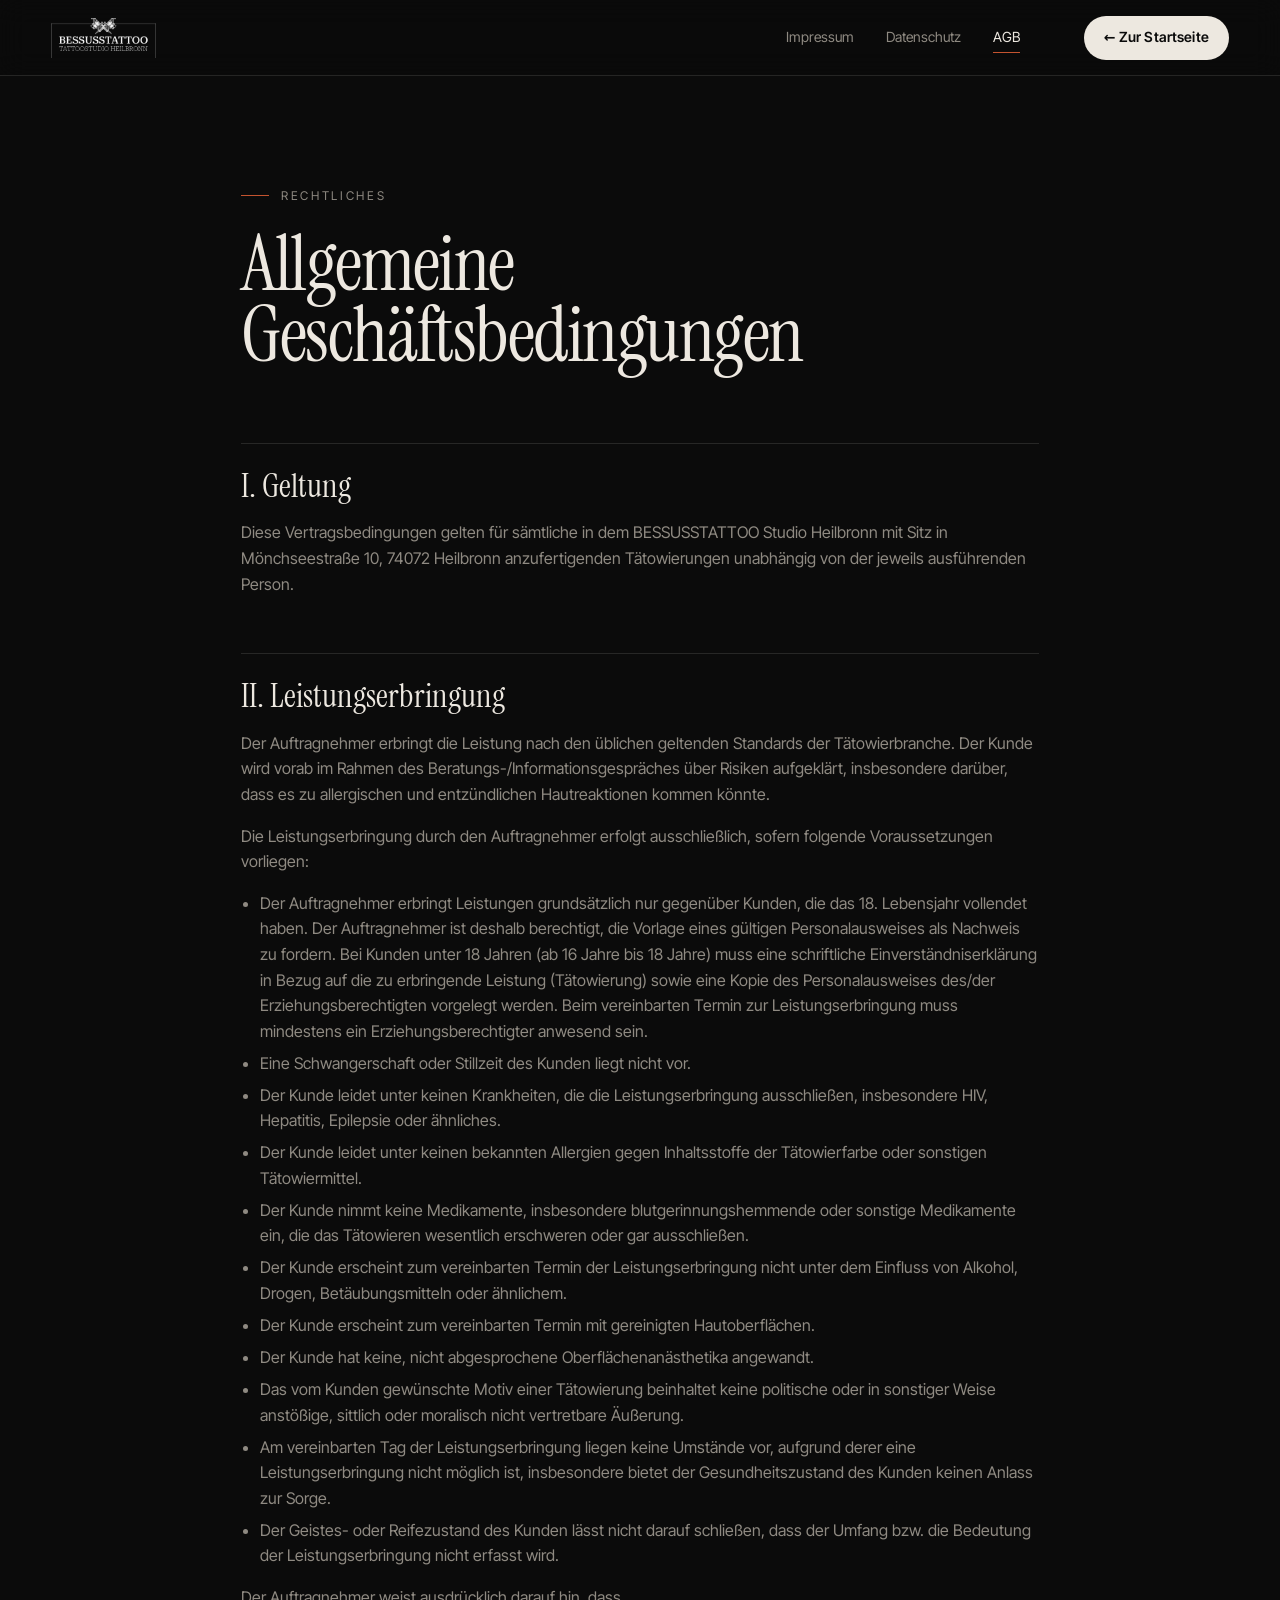
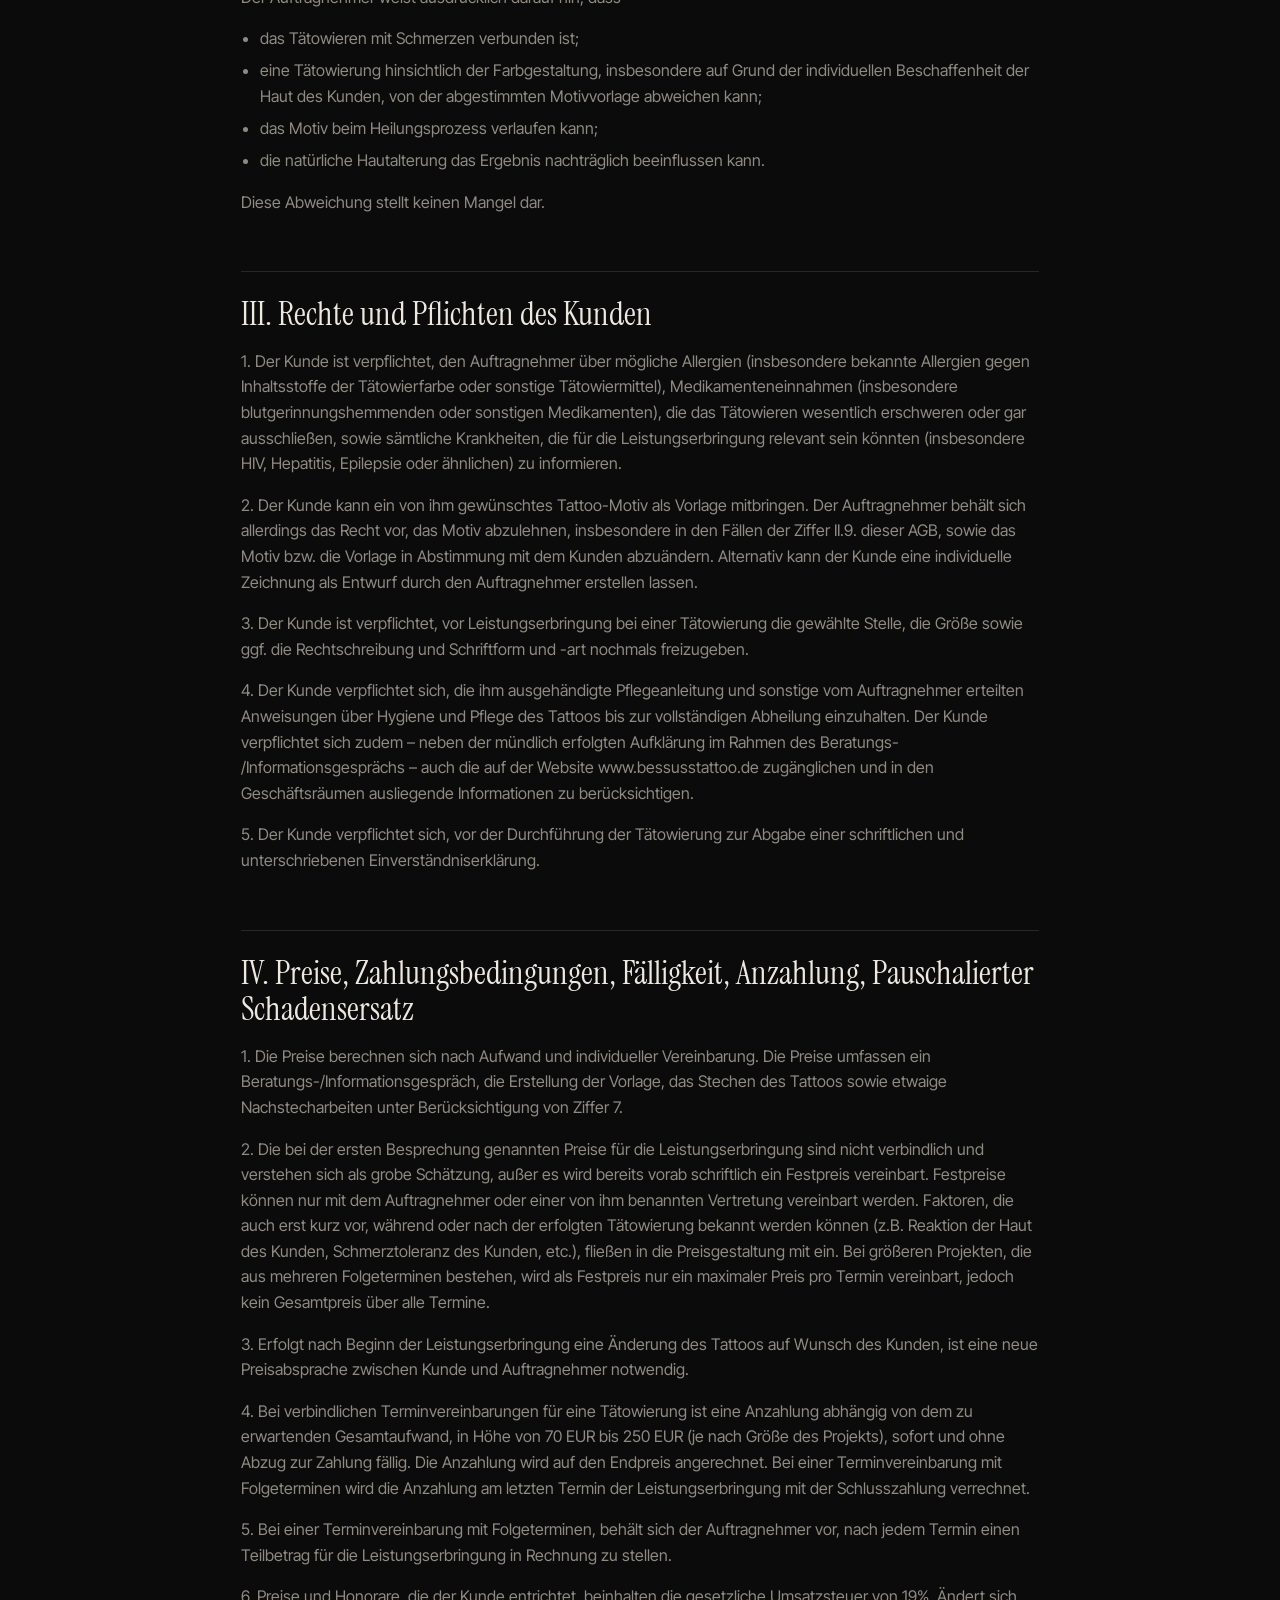
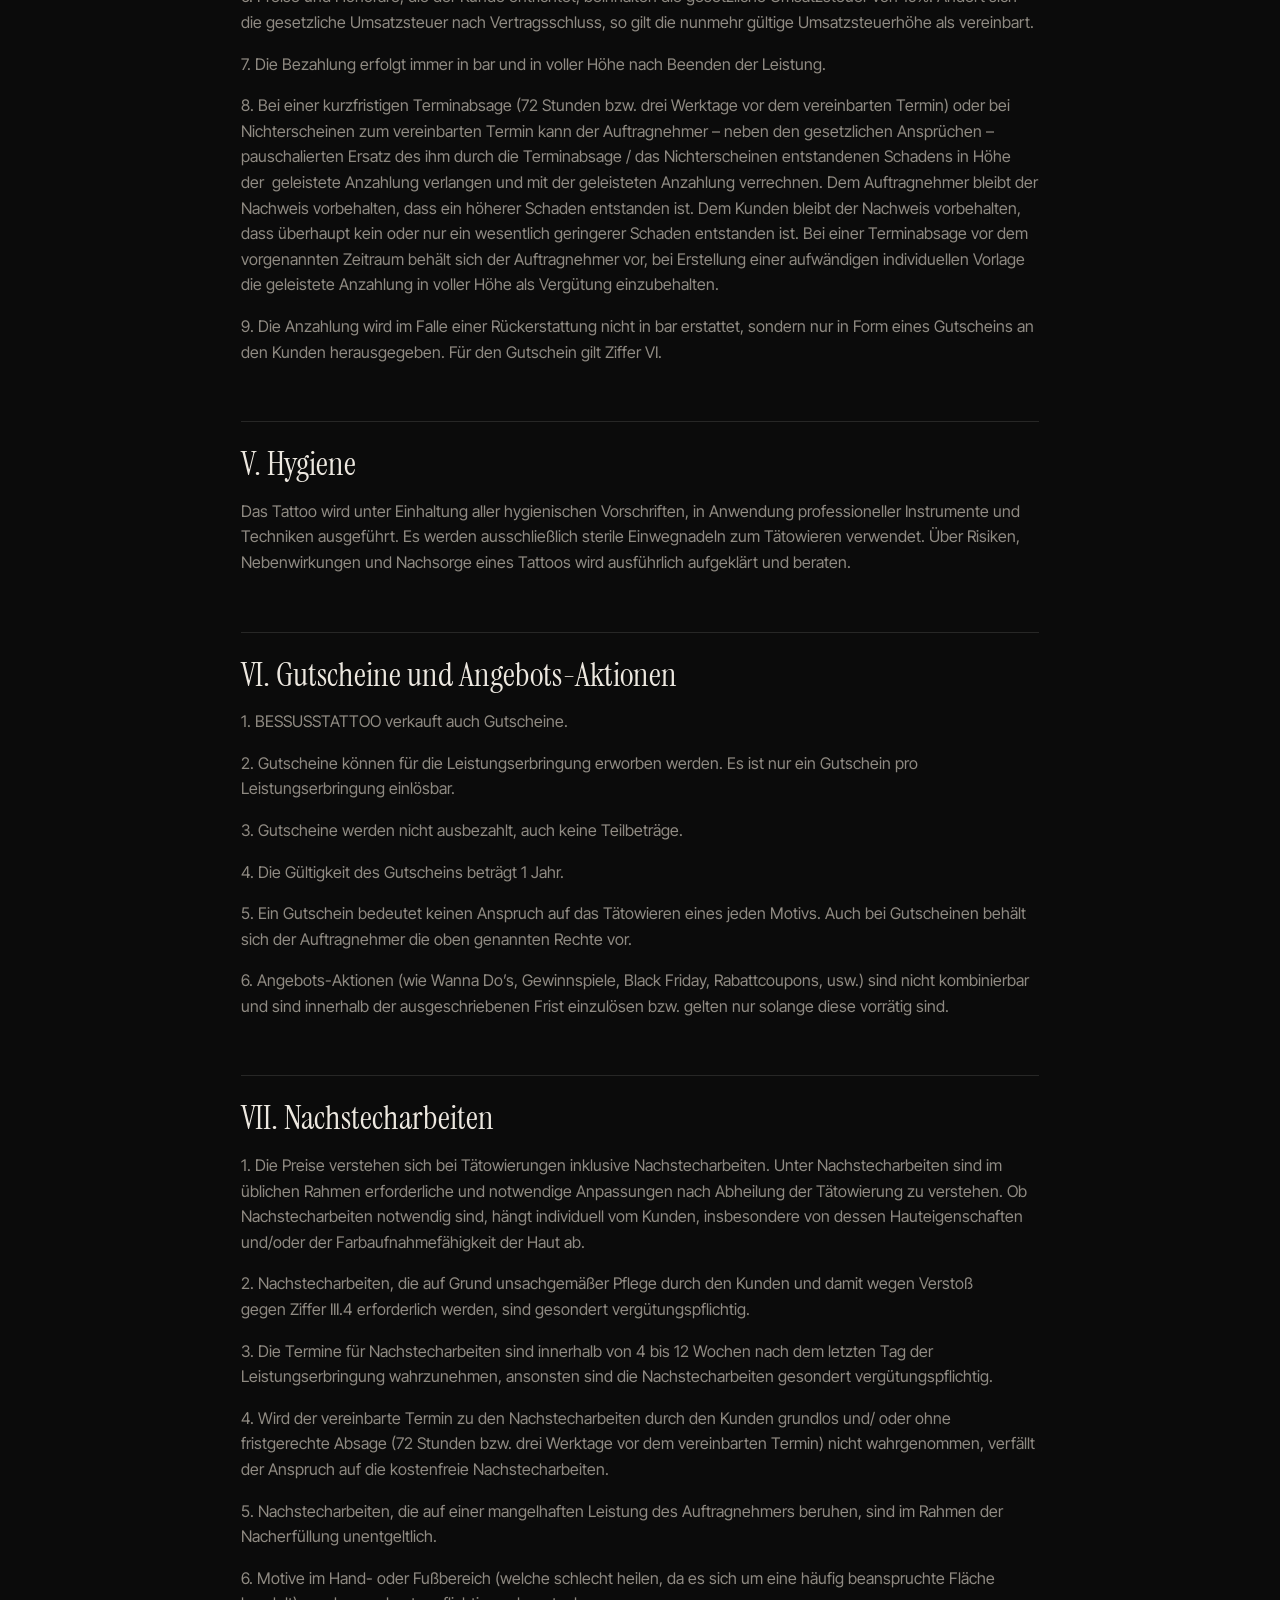
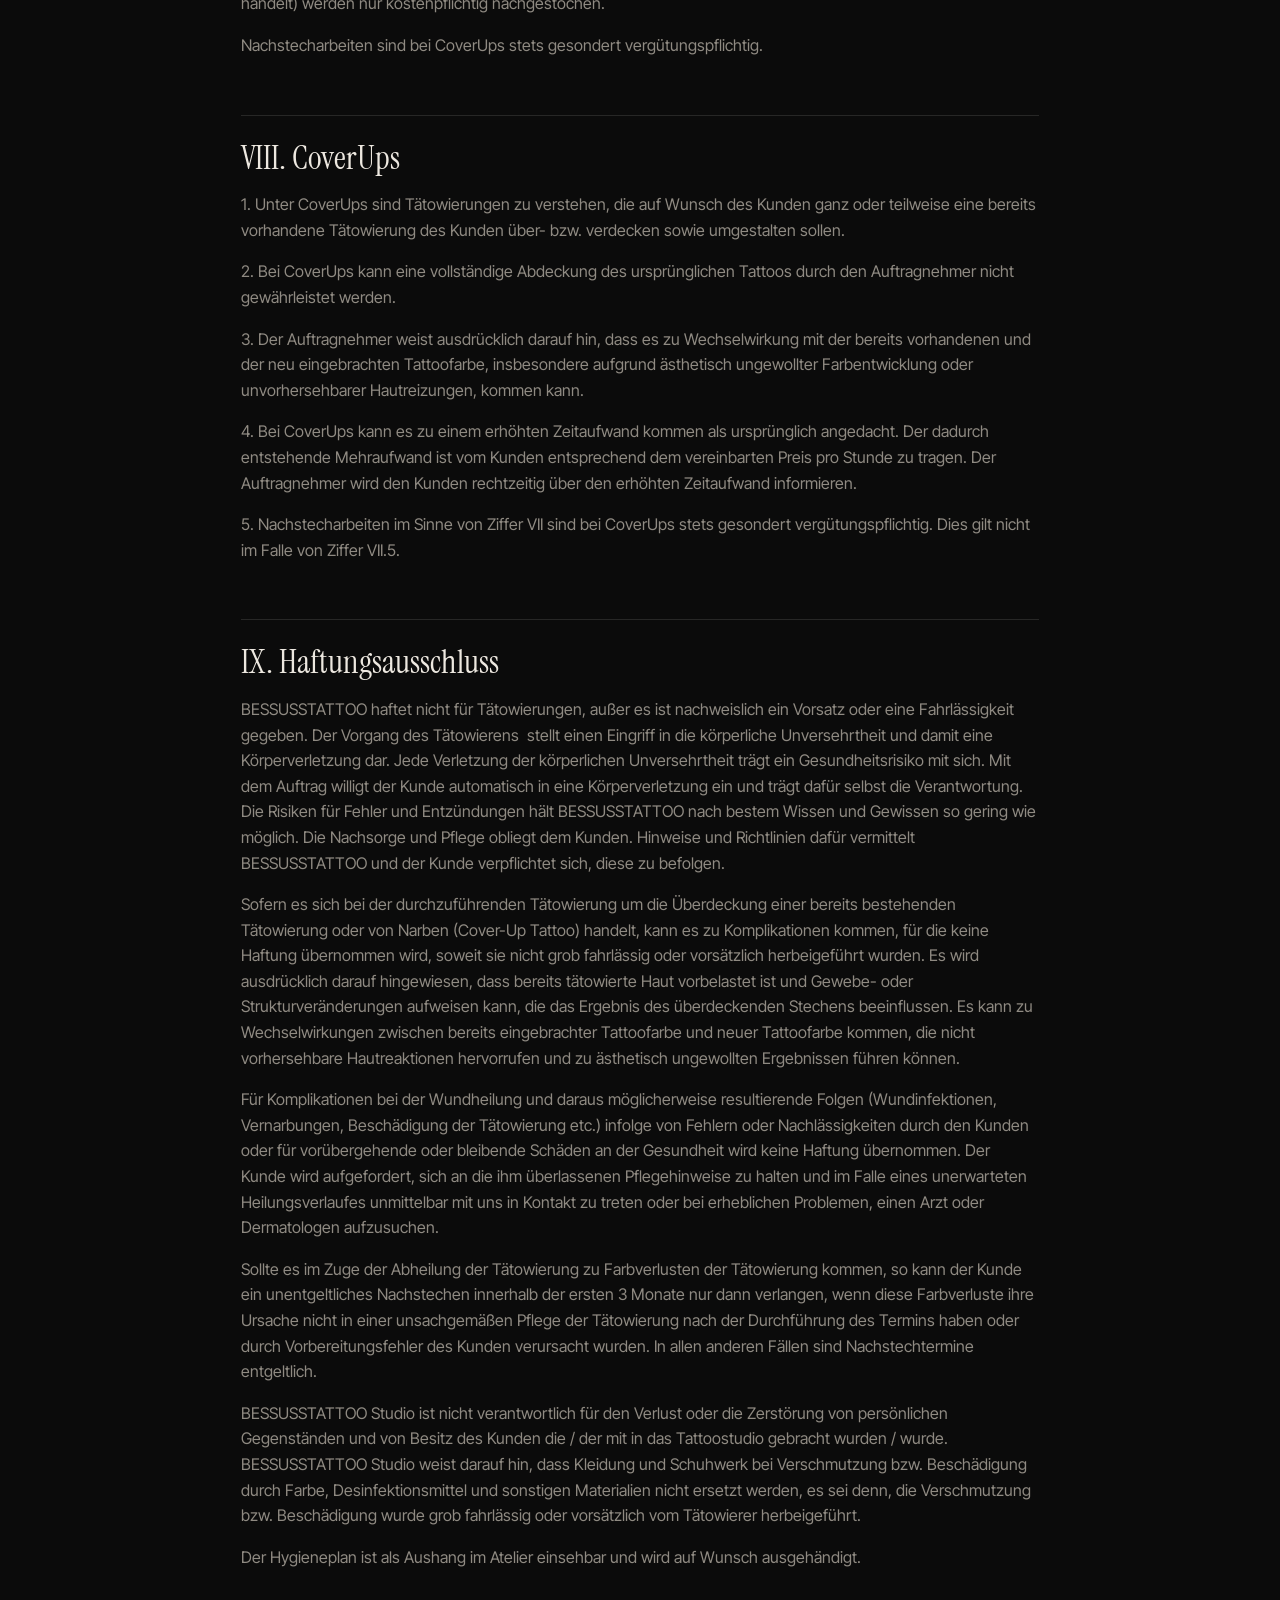
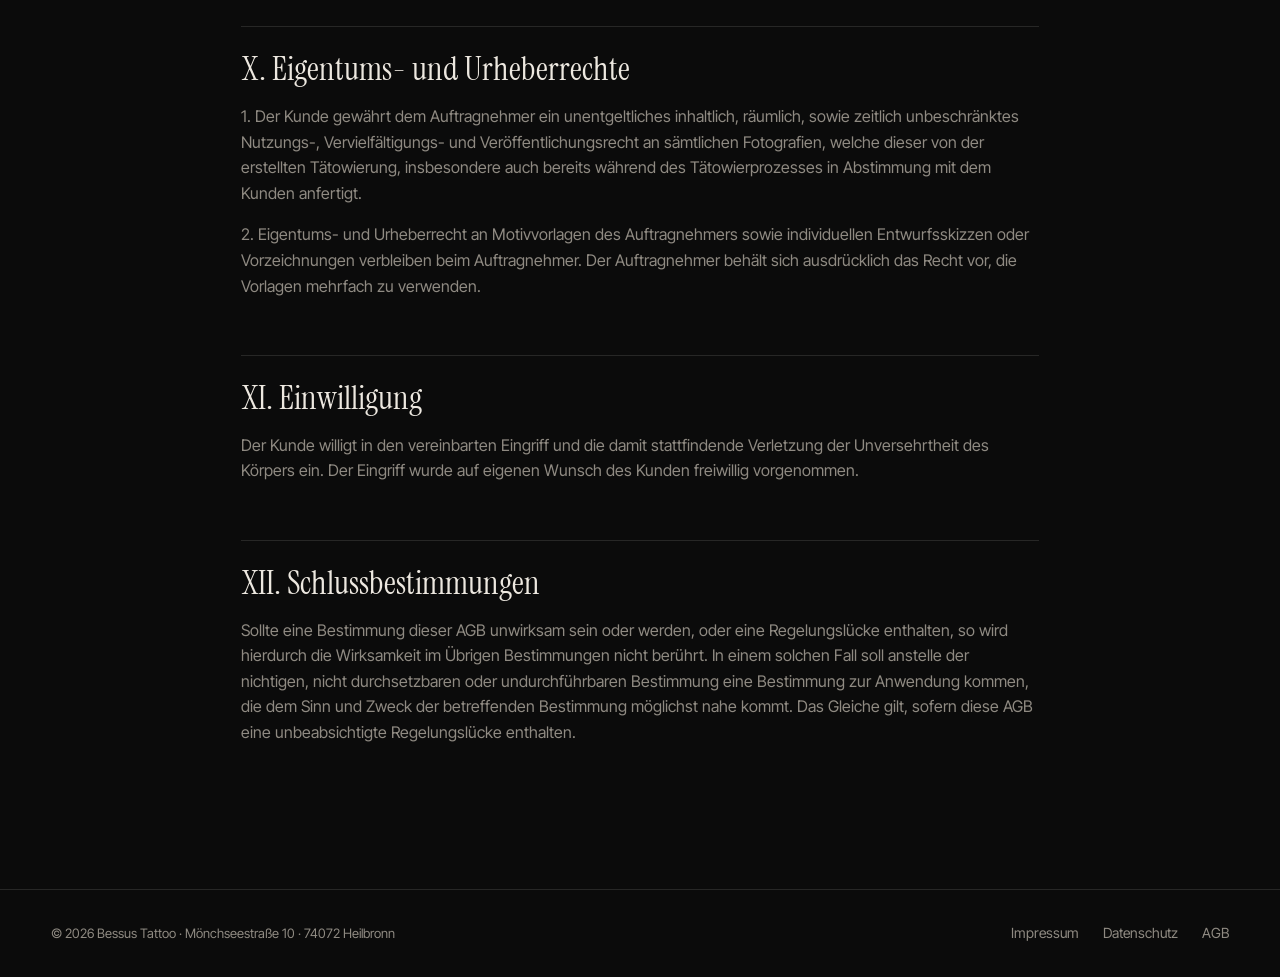
==== agb.html @ 2e5423b9 "Neue Website für Bessus Tattoo Statische Seite mit Portfolio, Stilen, Ablauf, Preisen, FAQ, Pflegehi" ====
<!doctype html>
<html lang="de">
<head>
<meta charset="utf-8">
<meta name="viewport" content="width=device-width, initial-scale=1">
<title>Allgemeine Geschäftsbedingungen – Bessus Tattoo Heilbronn</title>
<meta name="description" content="AGB von Bessus Tattoo, Tattoostudio in Heilbronn.">
<meta name="robots" content="noindex, follow">
<link rel="canonical" href="https://bessusstattoo.de/agb.html">
<meta name="theme-color" content="#0b0b0b">
<link rel="icon" type="image/png" href="assets/img/brand/favicon.png">
<link rel="stylesheet" href="assets/css/style.css?v=5">
</head>
<body class="is-ready legal-page">
<a class="skip" href="#main">Zum Inhalt springen</a>
<header class="header is-scrolled">
  <a class="header__logo" href="index.html" aria-label="Bessus Tattoo – zur Startseite">
    <img src="assets/img/brand/logo.png" alt="Bessus Tattoo – Tattoostudio Heilbronn" width="1200" height="459">
  </a>
  <nav class="nav" aria-label="Rechtliches">
    <a href="impressum.html">Impressum</a>
    <a href="datenschutz.html">Datenschutz</a>
    <a href="agb.html" class="is-active">AGB</a>
  </nav>
  <a class="btn btn--small header__back" href="index.html">← Zur Startseite</a>
</header>
<main id="main" class="legal">
  <div class="wrap legal__wrap">
    <p class="eyebrow">Rechtliches</p>
    <h1 class="h2">Allgemeine Geschäftsbedingungen</h1>
    <div class="legal__body">
      <h2>I. Geltung</h2>
      <p>Diese Vertragsbedingungen gelten für sämtliche in dem BESSUSSTATTOO Studio Heilbronn mit Sitz in Mönchseestraße 10, 74072 Heilbronn anzufertigenden Tätowierungen unabhängig von der jeweils ausführenden Person.</p>
      <h2>II. Leistungserbringung</h2>
      <p>Der Auftragnehmer erbringt die Leistung nach den üblichen geltenden Standards der Tätowierbranche. Der Kunde wird vorab im Rahmen des Beratungs-/Informationsgespräches über Risiken aufgeklärt, insbesondere darüber, dass es zu allergischen und entzündlichen Hautreaktionen kommen könnte.</p>
      <p>Die Leistungserbringung durch den Auftragnehmer erfolgt ausschließlich, sofern folgende Voraussetzungen vorliegen:</p>
      <ul>
        <li>Der Auftragnehmer erbringt Leistungen grundsätzlich nur gegenüber Kunden, die das 18. Lebensjahr vollendet haben. Der Auftragnehmer ist deshalb berechtigt, die Vorlage eines gültigen Personalausweises als Nachweis zu fordern. Bei Kunden unter 18 Jahren (ab 16 Jahre bis 18 Jahre) muss eine schriftliche Einverständniserklärung in Bezug auf die zu erbringende Leistung (Tätowierung) sowie eine Kopie des Personalausweises des/der Erziehungsberechtigten vorgelegt werden. Beim vereinbarten Termin zur Leistungserbringung muss mindestens ein Erziehungsberechtigter anwesend sein.</li>
        <li>Eine Schwangerschaft oder Stillzeit des Kunden liegt nicht vor.</li>
        <li>Der Kunde leidet unter keinen Krankheiten, die die Leistungserbringung ausschließen, insbesondere HIV, Hepatitis, Epilepsie oder ähnliches.</li>
        <li>Der Kunde leidet unter keinen bekannten Allergien gegen Inhaltsstoffe der Tätowierfarbe oder sonstigen Tätowiermittel.</li>
        <li>Der Kunde nimmt keine Medikamente, insbesondere blutgerinnungshemmende oder sonstige Medikamente ein, die das Tätowieren wesentlich erschweren oder gar ausschließen.</li>
        <li>Der Kunde erscheint zum vereinbarten Termin der Leistungserbringung nicht unter dem Einfluss von Alkohol, Drogen, Betäubungsmitteln oder ähnlichem.</li>
        <li>Der Kunde erscheint zum vereinbarten Termin mit gereinigten Hautoberflächen.</li>
        <li>Der Kunde hat keine, nicht abgesprochene Oberflächenanästhetika angewandt.</li>
        <li>Das vom Kunden gewünschte Motiv einer Tätowierung beinhaltet keine politische oder in sonstiger Weise anstößige, sittlich oder moralisch nicht vertretbare Äußerung.</li>
        <li>Am vereinbarten Tag der Leistungserbringung liegen keine Umstände vor, aufgrund derer eine Leistungserbringung nicht möglich ist, insbesondere bietet der Gesundheitszustand des Kunden keinen Anlass zur Sorge.</li>
        <li>Der Geistes- oder Reifezustand des Kunden lässt nicht darauf schließen, dass der Umfang bzw. die Bedeutung der Leistungserbringung nicht erfasst wird.</li>
      </ul>
      <p>Der Auftragnehmer weist ausdrücklich darauf hin, dass</p>
      <ul>
        <li>das Tätowieren mit Schmerzen verbunden ist;</li>
        <li>eine Tätowierung hinsichtlich der Farbgestaltung, insbesondere auf Grund der individuellen Beschaffenheit der Haut des Kunden, von der abgestimmten Motivvorlage abweichen kann;</li>
        <li>das Motiv beim Heilungsprozess verlaufen kann;</li>
        <li>die natürliche Hautalterung das Ergebnis nachträglich beeinflussen kann.</li>
      </ul>
      <p>Diese Abweichung stellt keinen Mangel dar.</p>
      <h2>III. Rechte und Pflichten des Kunden</h2>
      <p>1. Der Kunde ist verpflichtet, den Auftragnehmer über mögliche Allergien (insbesondere bekannte Allergien gegen Inhaltsstoffe der Tätowierfarbe oder sonstige Tätowiermittel), Medikamenteneinnahmen (insbesondere blutgerinnungshemmenden oder sonstigen Medikamenten), die das Tätowieren wesentlich erschweren oder gar ausschließen, sowie sämtliche Krankheiten, die für die Leistungserbringung relevant sein könnten (insbesondere HIV, Hepatitis, Epilepsie oder ähnlichen) zu informieren.</p>
      <p>2. Der Kunde kann ein von ihm gewünschtes Tattoo-Motiv als Vorlage mitbringen. Der Auftragnehmer behält sich allerdings das Recht vor, das Motiv abzulehnen, insbesondere in den Fällen der Ziffer II.9. dieser AGB, sowie das Motiv bzw. die Vorlage in Abstimmung mit dem Kunden abzuändern. Alternativ kann der Kunde eine individuelle Zeichnung als Entwurf durch den Auftragnehmer erstellen lassen.</p>
      <p>3. Der Kunde ist verpflichtet, vor Leistungserbringung bei einer Tätowierung die gewählte Stelle, die Größe sowie ggf. die Rechtschreibung und Schriftform und -art nochmals freizugeben.</p>
      <p>4. Der Kunde verpflichtet sich, die ihm ausgehändigte Pflegeanleitung und sonstige vom Auftragnehmer erteilten Anweisungen über Hygiene und Pflege des Tattoos bis zur vollständigen Abheilung einzuhalten. Der Kunde verpflichtet sich zudem – neben der mündlich erfolgten Aufklärung im Rahmen des Beratungs- /Informationsgesprächs – auch die auf der Website www.bessusstattoo.de zugänglichen und in den Geschäftsräumen ausliegende Informationen zu berücksichtigen.</p>
      <p>5. Der Kunde verpflichtet sich, vor der Durchführung der Tätowierung zur Abgabe einer schriftlichen und unterschriebenen Einverständniserklärung.</p>
      <h2>IV. Preise, Zahlungsbedingungen, Fälligkeit, Anzahlung, Pauschalierter Schadensersatz</h2>
      <p>1. Die Preise berechnen sich nach Aufwand und individueller Vereinbarung. Die Preise umfassen ein Beratungs-/Informationsgespräch, die Erstellung der Vorlage, das Stechen des Tattoos sowie etwaige Nachstecharbeiten unter Berücksichtigung von Ziffer 7.</p>
      <p>2. Die bei der ersten Besprechung genannten Preise für die Leistungserbringung sind nicht verbindlich und verstehen sich als grobe Schätzung, außer es wird bereits vorab schriftlich ein Festpreis vereinbart. Festpreise können nur mit dem Auftragnehmer oder einer von ihm benannten Vertretung vereinbart werden. Faktoren, die auch erst kurz vor, während oder nach der erfolgten Tätowierung bekannt werden können (z.B. Reaktion der Haut des Kunden, Schmerztoleranz des Kunden, etc.), fließen in die Preisgestaltung mit ein. Bei größeren Projekten, die aus mehreren Folgeterminen bestehen, wird als Festpreis nur ein maximaler Preis pro Termin vereinbart, jedoch kein Gesamtpreis über alle Termine.</p>
      <p>3. Erfolgt nach Beginn der Leistungserbringung eine Änderung des Tattoos auf Wunsch des Kunden, ist eine neue Preisabsprache zwischen Kunde und Auftragnehmer notwendig.</p>
      <p>4. Bei verbindlichen Terminvereinbarungen für eine Tätowierung ist eine Anzahlung abhängig von dem zu erwartenden Gesamtaufwand, in Höhe von 70 EUR bis 250 EUR (je nach Größe des Projekts), sofort und ohne Abzug zur Zahlung fällig. Die Anzahlung wird auf den Endpreis angerechnet. Bei einer Terminvereinbarung mit Folgeterminen wird die Anzahlung am letzten Termin der Leistungserbringung mit der Schlusszahlung verrechnet.</p>
      <p>5. Bei einer Terminvereinbarung mit Folgeterminen, behält sich der Auftragnehmer vor, nach jedem Termin einen Teilbetrag für die Leistungserbringung in Rechnung zu stellen.</p>
      <p>6. Preise und Honorare, die der Kunde entrichtet, beinhalten die gesetzliche Umsatzsteuer von 19%. Ändert sich die gesetzliche Umsatzsteuer nach Vertragsschluss, so gilt die nunmehr gültige Umsatzsteuerhöhe als vereinbart.</p>
      <p>7. Die Bezahlung erfolgt immer in bar und in voller Höhe nach Beenden der Leistung.</p>
      <p>8. Bei einer kurzfristigen Terminabsage (72 Stunden bzw. drei Werktage vor dem vereinbarten Termin) oder bei Nichterscheinen zum vereinbarten Termin kann der Auftragnehmer – neben den gesetzlichen Ansprüchen – pauschalierten Ersatz des ihm durch die Terminabsage / das Nichterscheinen entstandenen Schadens in Höhe der  geleistete Anzahlung verlangen und mit der geleisteten Anzahlung verrechnen. Dem Auftragnehmer bleibt der Nachweis vorbehalten, dass ein höherer Schaden entstanden ist. Dem Kunden bleibt der Nachweis vorbehalten, dass überhaupt kein oder nur ein wesentlich geringerer Schaden entstanden ist. Bei einer Terminabsage vor dem vorgenannten Zeitraum behält sich der Auftragnehmer vor, bei Erstellung einer aufwändigen individuellen Vorlage die geleistete Anzahlung in voller Höhe als Vergütung einzubehalten.</p>
      <p>9. Die Anzahlung wird im Falle einer Rückerstattung nicht in bar erstattet, sondern nur in Form eines Gutscheins an den Kunden herausgegeben. Für den Gutschein gilt Ziffer VI.</p>
      <h2>V. Hygiene</h2>
      <p>Das Tattoo wird unter Einhaltung aller hygienischen Vorschriften, in Anwendung professioneller Instrumente und Techniken ausgeführt. Es werden ausschließlich sterile Einwegnadeln zum Tätowieren verwendet. Über Risiken, Nebenwirkungen und Nachsorge eines Tattoos wird ausführlich aufgeklärt und beraten.</p>
      <h2>VI. Gutscheine und Angebots-Aktionen</h2>
      <p>1. BESSUSSTATTOO verkauft auch Gutscheine.</p>
      <p>2. Gutscheine können für die Leistungserbringung erworben werden. Es ist nur ein Gutschein pro Leistungserbringung einlösbar.</p>
      <p>3. Gutscheine werden nicht ausbezahlt, auch keine Teilbeträge.</p>
      <p>4. Die Gültigkeit des Gutscheins beträgt 1 Jahr.</p>
      <p>5. Ein Gutschein bedeutet keinen Anspruch auf das Tätowieren eines jeden Motivs. Auch bei Gutscheinen behält sich der Auftragnehmer die oben genannten Rechte vor.</p>
      <p>6. Angebots-Aktionen (wie Wanna Do’s, Gewinnspiele, Black Friday, Rabattcoupons, usw.) sind nicht kombinierbar und sind innerhalb der ausgeschriebenen Frist einzulösen bzw. gelten nur solange diese vorrätig sind.</p>
      <h2>VII. Nachstecharbeiten</h2>
      <p>1. Die Preise verstehen sich bei Tätowierungen inklusive Nachstecharbeiten. Unter Nachstecharbeiten sind im üblichen Rahmen erforderliche und notwendige Anpassungen nach Abheilung der Tätowierung zu verstehen. Ob Nachstecharbeiten notwendig sind, hängt individuell vom Kunden, insbesondere von dessen Hauteigenschaften und/oder der Farbaufnahmefähigkeit der Haut ab.</p>
      <p>2. Nachstecharbeiten, die auf Grund unsachgemäßer Pflege durch den Kunden und damit wegen Verstoß gegen Ziffer III.4 erforderlich werden, sind gesondert vergütungspflichtig.</p>
      <p>3. Die Termine für Nachstecharbeiten sind innerhalb von 4 bis 12 Wochen nach dem letzten Tag der Leistungserbringung wahrzunehmen, ansonsten sind die Nachstecharbeiten gesondert vergütungspflichtig.</p>
      <p>4. Wird der vereinbarte Termin zu den Nachstecharbeiten durch den Kunden grundlos und/ oder ohne fristgerechte Absage (72 Stunden bzw. drei Werktage vor dem vereinbarten Termin) nicht wahrgenommen, verfällt der Anspruch auf die kostenfreie Nachstecharbeiten.</p>
      <p>5. Nachstecharbeiten, die auf einer mangelhaften Leistung des Auftragnehmers beruhen, sind im Rahmen der Nacherfüllung unentgeltlich.</p>
      <p>6. Motive im Hand- oder Fußbereich (welche schlecht heilen, da es sich um eine häufig beanspruchte Fläche handelt) werden nur kostenpflichtig nachgestochen.</p>
      <p>Nachstecharbeiten sind bei CoverUps stets gesondert vergütungspflichtig.</p>
      <h2>VIII. CoverUps</h2>
      <p>1. Unter CoverUps sind Tätowierungen zu verstehen, die auf Wunsch des Kunden ganz oder teilweise eine bereits vorhandene Tätowierung des Kunden über- bzw. verdecken sowie umgestalten sollen.</p>
      <p>2. Bei CoverUps kann eine vollständige Abdeckung des ursprünglichen Tattoos durch den Auftragnehmer nicht gewährleistet werden.</p>
      <p>3. Der Auftragnehmer weist ausdrücklich darauf hin, dass es zu Wechselwirkung mit der bereits vorhandenen und der neu eingebrachten Tattoofarbe, insbesondere aufgrund ästhetisch ungewollter Farbentwicklung oder unvorhersehbarer Hautreizungen, kommen kann.</p>
      <p>4. Bei CoverUps kann es zu einem erhöhten Zeitaufwand kommen als ursprünglich angedacht. Der dadurch entstehende Mehraufwand ist vom Kunden entsprechend dem vereinbarten Preis pro Stunde zu tragen. Der Auftragnehmer wird den Kunden rechtzeitig über den erhöhten Zeitaufwand informieren.</p>
      <p>5. Nachstecharbeiten im Sinne von Ziffer VII sind bei CoverUps stets gesondert vergütungspflichtig. Dies gilt nicht im Falle von Ziffer VII.5.</p>
      <h2>IX. Haftungsausschluss</h2>
      <p>BESSUSSTATTOO haftet nicht für Tätowierungen, außer es ist nachweislich ein Vorsatz oder eine Fahrlässigkeit gegeben. Der Vorgang des Tätowierens  stellt einen Eingriff in die körperliche Unversehrtheit und damit eine Körperverletzung dar. Jede Verletzung der körperlichen Unversehrtheit trägt ein Gesundheitsrisiko mit sich. Mit dem Auftrag willigt der Kunde automatisch in eine Körperverletzung ein und trägt dafür selbst die Verantwortung. Die Risiken für Fehler und Entzündungen hält BESSUSSTATTOO nach bestem Wissen und Gewissen so gering wie möglich. Die Nachsorge und Pflege obliegt dem Kunden. Hinweise und Richtlinien dafür vermittelt BESSUSSTATTOO und der Kunde verpflichtet sich, diese zu befolgen.</p>
      <p>Sofern es sich bei der durchzuführenden Tätowierung um die Überdeckung einer bereits bestehenden Tätowierung oder von Narben (Cover-Up Tattoo) handelt, kann es zu Komplikationen kommen, für die keine Haftung übernommen wird, soweit sie nicht grob fahrlässig oder vorsätzlich herbeigeführt wurden. Es wird ausdrücklich darauf hingewiesen, dass bereits tätowierte Haut vorbelastet ist und Gewebe- oder Strukturveränderungen aufweisen kann, die das Ergebnis des überdeckenden Stechens beeinflussen. Es kann zu Wechselwirkungen zwischen bereits eingebrachter Tattoofarbe und neuer Tattoofarbe kommen, die nicht vorhersehbare Hautreaktionen hervorrufen und zu ästhetisch ungewollten Ergebnissen führen können.</p>
      <p>Für Komplikationen bei der Wundheilung und daraus möglicherweise resultierende Folgen (Wundinfektionen, Vernarbungen, Beschädigung der Tätowierung etc.) infolge von Fehlern oder Nachlässigkeiten durch den Kunden oder für vorübergehende oder bleibende Schäden an der Gesundheit wird keine Haftung übernommen. Der Kunde wird aufgefordert, sich an die ihm überlassenen Pflegehinweise zu halten und im Falle eines unerwarteten Heilungsverlaufes unmittelbar mit uns in Kontakt zu treten oder bei erheblichen Problemen, einen Arzt oder Dermatologen aufzusuchen.</p>
      <p>Sollte es im Zuge der Abheilung der Tätowierung zu Farbverlusten der Tätowierung kommen, so kann der Kunde ein unentgeltliches Nachstechen innerhalb der ersten 3 Monate nur dann verlangen, wenn diese Farbverluste ihre Ursache nicht in einer unsachgemäßen Pflege der Tätowierung nach der Durchführung des Termins haben oder durch Vorbereitungsfehler des Kunden verursacht wurden. In allen anderen Fällen sind Nachstechtermine entgeltlich.</p>
      <p>BESSUSSTATTOO Studio ist nicht verantwortlich für den Verlust oder die Zerstörung von persönlichen Gegenständen und von Besitz des Kunden die / der mit in das Tattoostudio gebracht wurden / wurde. BESSUSSTATTOO Studio weist darauf hin, dass Kleidung und Schuhwerk bei Verschmutzung bzw. Beschädigung durch Farbe, Desinfektionsmittel und sonstigen Materialien nicht ersetzt werden, es sei denn, die Verschmutzung bzw. Beschädigung wurde grob fahrlässig oder vorsätzlich vom Tätowierer herbeigeführt.</p>
      <p>Der Hygieneplan ist als Aushang im Atelier einsehbar und wird auf Wunsch ausgehändigt.</p>
      <h2>X. Eigentums- und Urheberrechte</h2>
      <p>1. Der Kunde gewährt dem Auftragnehmer ein unentgeltliches inhaltlich, räumlich, sowie zeitlich unbeschränktes Nutzungs-, Vervielfältigungs- und Veröffentlichungsrecht an sämtlichen Fotografien, welche dieser von der erstellten Tätowierung, insbesondere auch bereits während des Tätowierprozesses in Abstimmung mit dem Kunden anfertigt.</p>
      <p>2. Eigentums- und Urheberrecht an Motivvorlagen des Auftragnehmers sowie individuellen Entwurfsskizzen oder Vorzeichnungen verbleiben beim Auftragnehmer. Der Auftragnehmer behält sich ausdrücklich das Recht vor, die Vorlagen mehrfach zu verwenden.</p>
      <h2>XI. Einwilligung</h2>
      <p>Der Kunde willigt in den vereinbarten Eingriff und die damit stattfindende Verletzung der Unversehrtheit des Körpers ein. Der Eingriff wurde auf eigenen Wunsch des Kunden freiwillig vorgenommen.</p>
      <h2>XII. Schlussbestimmungen</h2>
      <p>Sollte eine Bestimmung dieser AGB unwirksam sein oder werden, oder eine Regelungslücke enthalten, so wird hierdurch die Wirksamkeit im Übrigen Bestimmungen nicht berührt. In einem solchen Fall soll anstelle der nichtigen, nicht durchsetzbaren oder undurchführbaren Bestimmung eine Bestimmung zur Anwendung kommen, die dem Sinn und Zweck der betreffenden Bestimmung möglichst nahe kommt. Das Gleiche gilt, sofern diese AGB eine unbeabsichtigte Regelungslücke enthalten.</p>
    </div>
  </div>
</main>
<footer class="footer footer--slim">
  <div class="wrap">
    <div class="footer__bottom">
      <span>© 2026 Bessus Tattoo · Mönchseestraße 10 · 74072 Heilbronn</span>
      <nav class="footer__links" aria-label="Rechtliches">
        <a href="impressum.html">Impressum</a>
        <a href="datenschutz.html">Datenschutz</a>
        <a href="agb.html">AGB</a>
      </nav>
    </div>
  </div>
</footer>
</body>
</html>
---- assets/css/style.css ----
/* ==========================================================
   Bessus Tattoo — Tattoostudio Heilbronn
   ========================================================== */

@font-face { font-family: "Instrument Serif"; src: url("../fonts/instrument-serif-400.woff2") format("woff2"); font-weight: 400; font-style: normal; font-display: swap; }
@font-face { font-family: "Instrument Serif"; src: url("../fonts/instrument-serif-400-italic.woff2") format("woff2"); font-weight: 400; font-style: italic; font-display: swap; }
@font-face { font-family: "Inter Tight"; src: url("../fonts/inter-tight-var.woff2") format("woff2"); font-weight: 100 900; font-style: normal; font-display: swap; }

:root {
  --bg: #0b0b0b;
  --bg-2: #131313;
  --bg-3: #1b1b1b;
  --fg: #ede8e0;
  --muted: #8f8a82;
  --line: rgba(237, 232, 224, .12);
  --accent: #c4532f;
  --accent-2: #e0714b;
  --wa: #25d366;

  --serif: "Instrument Serif", "Times New Roman", serif;
  --sans: "Inter Tight", system-ui, -apple-system, "Segoe UI", sans-serif;

  --gutter: clamp(16px, 4vw, 56px);
  --max: 1440px;
  --ease: cubic-bezier(.22, 1, .36, 1);
  --ease-in-out: cubic-bezier(.76, 0, .24, 1);
  --header-h: 76px;
}

*, *::before, *::after { box-sizing: border-box; }
html { -webkit-text-size-adjust: 100%; scroll-behavior: smooth; scroll-padding-top: var(--header-h); }
body {
  margin: 0;
  background: var(--bg);
  color: var(--fg);
  font-family: var(--sans);
  font-size: clamp(16px, 1.05vw, 18px);
  line-height: 1.6;
  -webkit-font-smoothing: antialiased;
  overflow-x: hidden;
}
body.is-locked { overflow: hidden; }
img { display: block; max-width: 100%; height: auto; }
a { color: inherit; text-decoration: none; }
button { font: inherit; color: inherit; background: none; border: 0; cursor: pointer; padding: 0; }
em { font-style: italic; }
h1, h2, h3 { margin: 0; font-weight: 400; }
p { margin: 0 0 1em; }
::selection { background: var(--accent); color: #fff; }
:focus-visible { outline: 2px solid var(--accent-2); outline-offset: 3px; border-radius: 2px; }

.skip { position: absolute; left: 16px; top: -100px; z-index: 1000; background: var(--fg); color: var(--bg); padding: 10px 16px; }
.skip:focus { top: 16px; }

.wrap { width: 100%; max-width: var(--max); margin: 0 auto; padding: 0 var(--gutter); }
.section { padding: clamp(96px, 14vw, 200px) 0; position: relative; }

.eyebrow {
  font-size: 12px; letter-spacing: .22em; text-transform: uppercase; color: var(--muted);
  display: inline-flex; align-items: center; gap: 12px; margin-bottom: 24px;
}
.eyebrow::before { content: ""; width: 28px; height: 1px; background: var(--accent); }

.h2 { font-family: var(--serif); font-size: clamp(3rem, 7.2vw, 7.5rem); line-height: .92; letter-spacing: -.02em; }
.h2--xl { font-size: clamp(3.2rem, 9vw, 10rem); }
.h3 { font-family: var(--serif); font-size: clamp(2.2rem, 4.5vw, 4.5rem); line-height: .95; letter-spacing: -.015em; }
.h2 em, .h3 em, .hero__title em { color: var(--accent-2); }

.section__head { margin-bottom: clamp(48px, 7vw, 96px); }
.section__head--row { display: flex; align-items: flex-end; justify-content: space-between; gap: 32px; flex-wrap: wrap; }

/* ---------- Buttons ---------- */
.btn {
  --h: 56px;
  position: relative; overflow: hidden; isolation: isolate;
  display: inline-flex; align-items: center; justify-content: center; gap: 10px;
  height: var(--h); padding: 0 28px; border-radius: 999px;
  background: var(--fg); color: var(--bg);
  font-weight: 600; font-size: 15px; letter-spacing: .01em; white-space: nowrap;
  transition: color .5s var(--ease), transform .3s var(--ease);
}
.btn::before {
  content: ""; position: absolute; inset: 0; z-index: -1; border-radius: inherit;
  background: var(--accent); transform: translateY(101%); transition: transform .5s var(--ease);
}
.btn:hover { color: #fff; }
.btn:hover::before { transform: translateY(0); }
.btn span { transition: transform .4s var(--ease); }
.btn:hover span { transform: translateX(4px); }
.btn--ghost { background: transparent; color: var(--fg); box-shadow: inset 0 0 0 1px var(--line); }
.btn--small { --h: 44px; padding: 0 20px; font-size: 14px; }
.btn--wa { background: transparent; color: var(--fg); box-shadow: inset 0 0 0 1px var(--line); }
.btn--wa::before { background: var(--wa); }
.btn--wa svg { width: 20px; height: 20px; }
.btn--wa:hover { color: #0b0b0b; }

.link { display: inline-block; border-bottom: 1px solid var(--line); padding-bottom: 2px; transition: border-color .3s, color .3s; }
.link:hover { color: var(--accent-2); border-color: var(--accent-2); }

.round {
  width: 56px; height: 56px; border-radius: 50%; box-shadow: inset 0 0 0 1px var(--line);
  display: grid; place-items: center; font-size: 18px; transition: background .3s, color .3s;
}
.round:hover { background: var(--fg); color: var(--bg); }

/* ---------- Loader ---------- */
.loader {
  position: fixed; inset: 0; z-index: 200; background: var(--bg);
  display: grid; place-items: center;
  transition: transform 1s var(--ease-in-out);
}
.loader__inner { display: grid; justify-items: center; gap: 24px; }
.loader img { width: min(320px, 60vw); opacity: 0; animation: fadeIn .8s .1s forwards; }
.loader__count { font-variant-numeric: tabular-nums; font-size: 13px; letter-spacing: .3em; color: var(--muted); }
.loader.is-done { transform: translateY(-100%); }
.no-loader .loader { display: none; }
@keyframes fadeIn { to { opacity: 1; } }

/* ---------- Grain ---------- */
.grain {
  position: fixed; inset: -50%; z-index: 150; pointer-events: none; opacity: .07;
  background-image: url("data:image/svg+xml,%3Csvg xmlns='http://www.w3.org/2000/svg' width='200' height='200'%3E%3Cfilter id='n'%3E%3CfeTurbulence type='fractalNoise' baseFrequency='.85' numOctaves='3' stitchTiles='stitch'/%3E%3C/filter%3E%3Crect width='100%25' height='100%25' filter='url(%23n)'/%3E%3C/svg%3E");
  animation: grain 1.2s steps(6) infinite;
}
@keyframes grain {
  0%, 100% { transform: translate(0, 0); }
  20% { transform: translate(-5%, 3%); }
  40% { transform: translate(4%, -6%); }
  60% { transform: translate(-3%, 7%); }
  80% { transform: translate(6%, 2%); }
}

/* ---------- Cursor ---------- */
.cursor { display: none; }
@media (hover: hover) and (pointer: fine) {
  .cursor {
    display: grid; place-items: center;
    position: fixed; left: 0; top: 0; z-index: 180; pointer-events: none;
    width: 12px; height: 12px; margin: -6px 0 0 -6px; border-radius: 50%;
    background: var(--fg); mix-blend-mode: difference;
    transition: width .4s var(--ease), height .4s var(--ease), margin .4s var(--ease), background .3s, opacity .3s;
  }
  .cursor__label { font-size: 12px; font-weight: 600; letter-spacing: .08em; text-transform: uppercase; color: var(--bg); opacity: 0; transition: opacity .2s; }
  .cursor.is-view { width: 96px; height: 96px; margin: -48px 0 0 -48px; mix-blend-mode: normal; background: var(--accent); }
  .cursor.is-view .cursor__label { opacity: 1; color: #fff; }
  .cursor.is-link { width: 44px; height: 44px; margin: -22px 0 0 -22px; }
  .cursor.is-hidden { opacity: 0; }
}

/* ---------- Header ---------- */
.header {
  position: fixed; inset: 0 0 auto; z-index: 100; height: var(--header-h);
  display: flex; align-items: center; gap: 32px; padding: 0 var(--gutter);
  transition: transform .5s var(--ease), background .4s, backdrop-filter .4s;
}
.header.is-scrolled { background: rgba(11, 11, 11, .72); backdrop-filter: blur(14px); -webkit-backdrop-filter: blur(14px); border-bottom: 1px solid var(--line); }
.header.is-hidden { transform: translateY(-100%); }
.header__logo img { height: 40px; width: auto; }
.nav { display: flex; gap: 32px; margin-left: auto; font-size: 14px; }
.nav a { position: relative; color: var(--muted); transition: color .3s; }
.nav a::after { content: ""; position: absolute; left: 0; right: 0; bottom: -4px; height: 1px; background: var(--accent); transform: scaleX(0); transform-origin: right; transition: transform .4s var(--ease); }
.nav a:hover, .nav a.is-active { color: var(--fg); }
.nav a:hover::after, .nav a.is-active::after { transform: scaleX(1); transform-origin: left; }
.burger { display: none; width: 44px; height: 44px; margin-left: auto; position: relative; }
.burger span { position: absolute; left: 10px; right: 10px; height: 1.5px; background: var(--fg); transition: transform .4s var(--ease), top .4s var(--ease); }
.burger span:first-child { top: 17px; }
.burger span:last-child { top: 26px; }
.burger[aria-expanded="true"] span:first-child { top: 21px; transform: rotate(45deg); }
.burger[aria-expanded="true"] span:last-child { top: 21px; transform: rotate(-45deg); }

.menu {
  position: fixed; inset: 0; z-index: 90; background: var(--bg);
  display: flex; flex-direction: column; justify-content: space-between;
  padding: calc(var(--header-h) + 24px) var(--gutter) 32px;
  clip-path: inset(0 0 100% 0); transition: clip-path .7s var(--ease-in-out);
}
.menu[hidden] { display: flex; visibility: hidden; }
.menu.is-open { clip-path: inset(0 0 0 0); visibility: visible; }
.menu nav { display: grid; gap: 4px; }
.menu nav a { font-family: var(--serif); font-size: clamp(2.4rem, 11vw, 4rem); line-height: 1.1; display: flex; align-items: baseline; gap: 16px; opacity: 0; transform: translateY(30px); transition: opacity .5s, transform .6s var(--ease); }
.menu nav a small { font-family: var(--sans); font-size: 12px; color: var(--muted); letter-spacing: .1em; }
.menu.is-open nav a { opacity: 1; transform: none; }
.menu.is-open nav a:nth-child(2) { transition-delay: .05s; }
.menu.is-open nav a:nth-child(3) { transition-delay: .1s; }
.menu.is-open nav a:nth-child(4) { transition-delay: .15s; }
.menu.is-open nav a:nth-child(5) { transition-delay: .2s; }
.menu.is-open nav a:nth-child(6) { transition-delay: .25s; }
.menu.is-open nav a:nth-child(7) { transition-delay: .3s; }
.menu__foot { display: flex; justify-content: space-between; color: var(--muted); font-size: 14px; }

/* ---------- Hero ---------- */
.hero {
  position: relative; min-height: 100svh; overflow: hidden;
  display: grid; grid-template-columns: minmax(0, 1.15fr) minmax(0, .85fr); align-items: end; gap: clamp(24px, 4vw, 64px);
  padding: calc(var(--header-h) + 40px) var(--gutter) clamp(40px, 6vw, 80px);
  max-width: var(--max); margin: 0 auto;
}
.hero__bgword {
  position: absolute; left: 50%; top: 46%; transform: translate(-50%, -50%); z-index: 0;
  font-family: var(--serif); font-size: 34vw; line-height: 1; letter-spacing: -.04em; white-space: nowrap;
  color: transparent; -webkit-text-stroke: 1px rgba(237, 232, 224, .07); pointer-events: none; user-select: none;
}
.hero__content { position: relative; z-index: 2; padding-bottom: clamp(8px, 3vw, 40px); }
.hero__title { font-family: var(--serif); font-size: clamp(3.4rem, 9.4vw, 10.5rem); line-height: .9; letter-spacing: -.03em; margin-bottom: 32px; }
.hero__title .line { display: block; overflow: hidden; padding-bottom: .06em; }
.hero__title .line > span { display: block; transform: translateY(110%); transition: transform 1.2s var(--ease); }
.hero__title .line:nth-child(2) > span { transition-delay: .1s; padding-left: .6em; }
.hero__title .line:nth-child(3) > span { transition-delay: .2s; }
.is-ready .hero__title .line > span { transform: none; }
.hero__lead { max-width: 30em; color: var(--muted); font-size: clamp(16px, 1.25vw, 19px); }
.hero__ctas { display: flex; gap: 12px; flex-wrap: wrap; margin-top: 32px; }

.hero__media { position: relative; z-index: 1; margin: 0; align-self: stretch; display: flex; flex-direction: column; justify-content: flex-end; }
.hero__img {
  position: relative; overflow: hidden; aspect-ratio: 3 / 4; max-height: calc(100svh - var(--header-h) - 120px); width: 100%;
  clip-path: inset(100% 0 0 0); transition: clip-path 1.6s var(--ease-in-out) .2s;
}
.is-ready .hero__img { clip-path: inset(0 0 0 0); }
.hero__img img { width: 100%; height: 115%; object-fit: cover; object-position: center 30%; transform: scale(1.15); transition: transform 2s var(--ease) .2s; will-change: transform; }
.is-ready .hero__img img { transform: scale(1); }
.hero__media figcaption { display: flex; justify-content: space-between; padding-top: 14px; font-size: 13px; color: var(--muted); letter-spacing: .04em; }
.hero__media figcaption span { color: var(--fg); font-family: var(--serif); font-size: 22px; font-style: italic; }

.hero__badge {
  position: absolute; z-index: 3; width: 150px; height: 150px;
  left: calc(57.5% - 75px); bottom: clamp(140px, 22vh, 240px);
  display: grid; place-items: center; border-radius: 50%;
  background: var(--accent); color: #fff;
  transition: transform .5s var(--ease), background .3s;
}
.hero__badge:hover { transform: scale(1.08); background: var(--accent-2); }
.hero__badge svg { position: absolute; inset: 0; width: 100%; height: 100%; animation: spin 16s linear infinite; }
.hero__badge text { fill: #fff; font-size: 14px; letter-spacing: 0; text-transform: uppercase; font-family: var(--sans); font-weight: 600; }
.hero__badge-price { text-align: center; font-size: 11px; letter-spacing: .1em; text-transform: uppercase; line-height: 1.1; }
.hero__badge-price b { font-family: var(--serif); font-weight: 400; font-size: 30px; letter-spacing: 0; text-transform: none; }
@keyframes spin { to { transform: rotate(360deg); } }

.hero__scroll { position: absolute; left: var(--gutter); bottom: 24px; display: none; align-items: center; gap: 12px; font-size: 11px; letter-spacing: .25em; text-transform: uppercase; color: var(--muted); }
.hero__scroll i { width: 48px; height: 1px; background: var(--line); position: relative; overflow: hidden; }
.hero__scroll i::after { content: ""; position: absolute; inset: 0; background: var(--fg); animation: scrollLine 2s var(--ease-in-out) infinite; }
@keyframes scrollLine { 0% { transform: translateX(-100%); } 100% { transform: translateX(100%); } }

/* ---------- Marquee ---------- */
.marquee { border-block: 1px solid var(--line); overflow: hidden; padding: clamp(18px, 2.4vw, 32px) 0; }
.marquee__track { display: flex; align-items: center; gap: clamp(24px, 3vw, 48px); width: max-content; will-change: transform; }
.marquee span { font-family: var(--serif); font-size: clamp(2.4rem, 5.5vw, 5.5rem); line-height: 1; white-space: nowrap; }
.marquee span em { color: var(--muted); }
.marquee i { font-style: normal; color: var(--accent); font-size: clamp(1.2rem, 2.4vw, 2.4rem); }

/* ---------- Featured horizontal ---------- */
.featured { position: relative; }
.featured__sticky { position: relative; overflow: hidden; padding: clamp(80px, 10vw, 140px) 0 48px; }
.featured__head { padding: 0 var(--gutter); max-width: var(--max); margin: 0 auto 48px; }
.featured__track { display: flex; gap: clamp(16px, 2.4vw, 40px); padding: 0 var(--gutter); will-change: transform; }
.feat { flex: 0 0 auto; margin: 0; width: clamp(260px, 30vw, 460px); }
.feat:nth-child(even) { margin-top: clamp(40px, 8vh, 120px); }
.feat__img { overflow: hidden; aspect-ratio: 3 / 4; background: var(--bg-2); }
.feat__img img { width: 100%; height: 100%; object-fit: cover; filter: grayscale(1) contrast(1.05); transform: scale(1.12); transition: filter .8s var(--ease), transform 1.2s var(--ease); }
.feat:hover .feat__img img { filter: grayscale(0); transform: scale(1.04); }
.feat figcaption { display: grid; grid-template-columns: auto 1fr; gap: 4px 16px; padding-top: 16px; font-size: 14px; color: var(--muted); }
.feat figcaption span { font-family: var(--serif); font-size: 28px; line-height: 1; color: var(--fg); grid-row: span 2; }
.feat figcaption em { font-style: normal; font-size: 11px; letter-spacing: .2em; text-transform: uppercase; color: var(--accent-2); }
.featured__end {
  flex: 0 0 auto; align-self: center; width: clamp(220px, 22vw, 320px); aspect-ratio: 1; border-radius: 50%;
  display: grid; place-content: center; justify-items: center; gap: 8px; text-align: center;
  box-shadow: inset 0 0 0 1px var(--line); font-family: var(--serif); font-size: clamp(1.8rem, 2.6vw, 2.6rem);
  transition: background .5s var(--ease), color .5s;
}
.featured__end b { font-weight: 400; font-size: 1.4em; line-height: 1; transition: transform .5s var(--ease); }
.featured__end:hover { background: var(--accent); color: #fff; }
.featured__end:hover b { transform: translateX(10px); }
.featured__progress { margin: 48px var(--gutter) 0; height: 1px; background: var(--line); position: relative; }
.featured__progress i { position: absolute; inset: 0; background: var(--fg); transform-origin: left; transform: scaleX(0); }

/* JS-enhanced pinned version (desktop) */
.featured.is-pinned .featured__sticky { position: sticky; top: 0; height: 100vh; display: flex; flex-direction: column; justify-content: center; padding: var(--header-h) 0 32px; }
.featured.is-pinned .featured__head { margin-bottom: 4vh; width: 100%; }
.featured.is-pinned .feat { width: auto; height: 50vh; }
.featured.is-pinned .feat__img { height: 100%; width: auto; aspect-ratio: 3 / 4; }
.featured.is-pinned .feat:nth-child(even) { margin-top: 5vh; }
.featured.is-pinned .featured__progress { margin-top: 4vh; }
.featured:not(.is-pinned) .featured__track { overflow-x: auto; scroll-snap-type: x mandatory; scrollbar-width: none; padding-bottom: 8px; }
.featured:not(.is-pinned) .featured__track::-webkit-scrollbar { display: none; }
.featured:not(.is-pinned) .feat, .featured:not(.is-pinned) .featured__end { scroll-snap-align: start; scroll-margin-left: var(--gutter); }
.featured:not(.is-pinned) .feat__img img { transform: none; }

/* ---------- Stile ---------- */
.stile__list { list-style: none; margin: 0; padding: 0; border-top: 1px solid var(--line); }
.stile__item { border-bottom: 1px solid var(--line); }
.stile__item a {
  display: grid; grid-template-columns: 80px minmax(0, 1fr) minmax(0, .9fr) 48px; align-items: center; gap: 24px;
  padding: clamp(28px, 3.6vw, 48px) 0; position: relative;
}
.stile__num { font-size: 13px; color: var(--muted); letter-spacing: .1em; }
.stile__name { font-family: var(--serif); font-size: clamp(2.6rem, 6.4vw, 6.4rem); line-height: .95; letter-spacing: -.02em; transition: transform .6s var(--ease), color .4s; }
.stile__desc { color: var(--muted); max-width: 30em; transition: color .4s; }
.stile__arrow { font-size: 28px; justify-self: end; transition: transform .5s var(--ease), color .3s; }
.stile__item a:hover .stile__name { transform: translateX(24px); font-style: italic; color: var(--accent-2); }
.stile__item a:hover .stile__desc { color: var(--fg); }
.stile__item a:hover .stile__arrow { transform: rotate(45deg); color: var(--accent-2); }
.stile__note { margin-top: 48px; font-size: clamp(18px, 1.6vw, 24px); color: var(--muted); }
.stile__note strong { color: var(--fg); font-weight: 500; }
.stile__float {
  position: fixed; left: 0; top: 0; z-index: 60; width: 280px; aspect-ratio: 3 / 4; pointer-events: none;
  overflow: hidden; opacity: 0; transform: translate(-50%, -50%) scale(.8) rotate(-4deg);
  transition: opacity .35s var(--ease), transform .5s var(--ease);
}
.stile__float img { width: 100%; height: 100%; object-fit: cover; }
.stile__float.is-visible { opacity: 1; transform: translate(-50%, -50%) scale(1) rotate(-4deg); }

/* ---------- Portfolio ---------- */
.filters { display: flex; flex-wrap: wrap; gap: 8px; }
.filter {
  height: 44px; padding: 0 18px; border-radius: 999px; box-shadow: inset 0 0 0 1px var(--line);
  font-size: 14px; color: var(--muted); transition: background .3s, color .3s, box-shadow .3s;
}
.filter sup { font-size: 10px; margin-left: 2px; }
.filter:hover { color: var(--fg); box-shadow: inset 0 0 0 1px var(--fg); }
.filter.is-active { background: var(--fg); color: var(--bg); box-shadow: none; }
.grid { columns: 3 320px; column-gap: clamp(12px, 1.6vw, 24px); }
.tile { break-inside: avoid; margin: 0 0 clamp(12px, 1.6vw, 24px); position: relative; }
.tile.is-hidden { display: none; }
.tile.is-collapsed { display: none; }
.tile__btn { display: block; width: 100%; overflow: hidden; background: var(--bg-2); cursor: pointer; }
.tile img { width: 100%; filter: grayscale(1) contrast(1.05) brightness(.92); transform: scale(1.01); transition: filter .7s var(--ease), transform 1s var(--ease); }
.tile__btn:hover img, .tile__btn:focus-visible img { filter: grayscale(0) contrast(1) brightness(1); transform: scale(1.05); }
.tile figcaption {
  position: absolute; left: 12px; bottom: 12px; pointer-events: none;
  font-size: 11px; letter-spacing: .18em; text-transform: uppercase; padding: 6px 10px; border-radius: 999px;
  background: rgba(11, 11, 11, .6); backdrop-filter: blur(6px); -webkit-backdrop-filter: blur(6px);
  opacity: 0; transform: translateY(6px); transition: opacity .4s, transform .4s var(--ease);
}
.tile:hover figcaption { opacity: 1; transform: none; }
.tile.is-in { animation: tileIn .8s var(--ease) both; }
@keyframes tileIn { from { opacity: 0; transform: translateY(40px); } to { opacity: 1; transform: none; } }
.portfolio__more { display: flex; flex-direction: column; align-items: center; gap: 24px; margin-top: 56px; }
.portfolio__more .link { color: var(--muted); font-size: 15px; }

/* ---------- About ---------- */
.about { background: var(--bg-2); }
.about__grid { display: grid; grid-template-columns: minmax(0, .9fr) minmax(0, 1.1fr); gap: clamp(40px, 7vw, 120px); align-items: start; }
.about__media { margin: 0; position: sticky; top: calc(var(--header-h) + 32px); overflow: hidden; }
.about__media img { width: 100%; aspect-ratio: 3 / 4; object-fit: cover; filter: grayscale(1) contrast(1.1); }
.about__text { padding-top: 24px; }
.about__text p { color: var(--muted); max-width: 36em; }
.about__lead { font-family: var(--serif); font-size: clamp(1.8rem, 2.8vw, 2.8rem); line-height: 1.15; color: var(--fg) !important; margin: 40px 0 32px; }
.about__sign { font-family: var(--serif); font-style: italic; font-size: clamp(1.6rem, 2.2vw, 2.2rem); color: var(--accent-2) !important; margin-top: 32px; }
.stats { display: grid; grid-template-columns: repeat(2, minmax(0, 1fr)); margin: 56px 0 0; border-top: 1px solid var(--line); }
.stat { padding: 28px 0; border-bottom: 1px solid var(--line); display: flex; flex-direction: column-reverse; gap: 4px; }
.stat:nth-child(odd) { padding-right: 24px; border-right: 1px solid var(--line); }
.stat:nth-child(even) { padding-left: 24px; }
.stat dt { font-size: 13px; color: var(--muted); letter-spacing: .04em; }
.stat dd { margin: 0; font-family: var(--serif); font-size: clamp(3rem, 5vw, 5rem); line-height: 1; font-variant-numeric: tabular-nums; }

/* ---------- Process ---------- */
.steps { list-style: none; margin: 0; padding: 0; display: grid; grid-template-columns: repeat(4, minmax(0, 1fr)); gap: clamp(16px, 2vw, 32px); counter-reset: s; }
.step { position: relative; padding: 32px 0 0; border-top: 1px solid var(--line); }
.step::before { content: ""; position: absolute; left: 0; top: -1px; height: 1px; width: 100%; background: var(--accent); transform: scaleX(0); transform-origin: left; transition: transform 1.2s var(--ease) .3s; }
.step.is-in::before { transform: scaleX(1); }
.step__num { display: block; font-family: var(--serif); font-size: clamp(4rem, 7vw, 7rem); line-height: .9; color: transparent; -webkit-text-stroke: 1px rgba(237, 232, 224, .35); margin-bottom: 24px; transition: color .5s, -webkit-text-stroke-color .5s; }
.step:hover .step__num { color: var(--accent); -webkit-text-stroke-color: var(--accent); }
.step h3 { font-family: var(--serif); font-size: clamp(1.8rem, 2.4vw, 2.4rem); line-height: 1.05; margin-bottom: 12px; }
.step p { color: var(--muted); font-size: 15px; }

/* ---------- Prices ---------- */
.prices { padding-top: 0; }
.prices__grid { display: grid; grid-template-columns: minmax(0, 1fr) minmax(0, 1fr); gap: clamp(40px, 6vw, 96px); align-items: end; border-top: 1px solid var(--line); padding-top: clamp(64px, 9vw, 140px); }
.prices__amount { margin: 0 0 32px; }
.prices__amount small { display: block; font-family: var(--sans); font-size: 14px; letter-spacing: .2em; text-transform: uppercase; color: var(--muted); margin-bottom: 8px; }
.prices__num { display: flex; align-items: flex-start; gap: .04em; font-family: var(--serif); font-size: clamp(9rem, 24vw, 22rem); line-height: .8; letter-spacing: -.05em; }
.prices__num span { font-size: .35em; color: var(--accent-2); margin-top: .12em; }
.prices__text { color: var(--muted); max-width: 30em; margin-bottom: 32px; }
.prices__list { list-style: none; margin: 0; padding: 0; border-top: 1px solid var(--line); }
.prices__list li { display: flex; justify-content: space-between; gap: 16px; padding: 22px 0; border-bottom: 1px solid var(--line); }
.prices__list b { font-weight: 500; }
.prices__list span { color: var(--muted); text-align: right; font-family: var(--serif); font-style: italic; font-size: 1.2em; }
.prices__note { grid-column: 2; margin: -24px 0 0; font-size: 13px; color: var(--muted); }
.prices__note a { text-decoration: underline; }

/* ---------- Reviews ---------- */
.reviews { overflow: hidden; }
.reviews__nav { display: flex; gap: 8px; }
.reviews__track {
  display: flex; gap: clamp(16px, 2vw, 32px); overflow-x: auto; scroll-snap-type: x mandatory; scrollbar-width: none;
  padding: 0 var(--gutter) 8px; scroll-padding: 0 var(--gutter); cursor: grab;
}
.reviews__track::-webkit-scrollbar { display: none; }
.reviews__track.is-drag { cursor: grabbing; scroll-snap-type: none; }
.review {
  flex: 0 0 clamp(290px, 38vw, 560px); margin: 0; scroll-snap-align: start;
  background: var(--bg-2); border: 1px solid var(--line); padding: clamp(28px, 3.4vw, 56px);
  display: flex; flex-direction: column; justify-content: space-between; gap: 40px; min-height: 340px;
  transition: border-color .4s, transform .6s var(--ease);
}
.review:hover { border-color: rgba(196, 83, 47, .6); }
.review p { font-family: var(--serif); font-size: clamp(1.5rem, 2.1vw, 2.15rem); line-height: 1.2; margin: 0; }
.review footer { display: flex; align-items: center; gap: 12px; font-size: 14px; color: var(--muted); }
.review footer::before { content: "★★★★★"; color: var(--accent-2); letter-spacing: .15em; font-size: 12px; }

/* ---------- FAQ ---------- */
.faq { background: var(--bg-2); }
.faq__grid { display: grid; grid-template-columns: minmax(0, .8fr) minmax(0, 1.2fr); gap: clamp(40px, 6vw, 96px); align-items: start; }
.faq__grid > div:first-child { position: sticky; top: calc(var(--header-h) + 32px); }
.faq__intro { color: var(--muted); margin-top: 32px; max-width: 24em; }
.faq__intro a { color: var(--fg); text-decoration: underline; text-underline-offset: 3px; }
.faq__list { border-top: 1px solid var(--line); }
.faq details { border-bottom: 1px solid var(--line); }
.faq summary {
  list-style: none; cursor: pointer; display: flex; justify-content: space-between; align-items: center; gap: 24px;
  padding: 26px 0; font-size: clamp(17px, 1.4vw, 21px); font-weight: 500; transition: color .3s;
}
.faq summary::-webkit-details-marker { display: none; }
.faq summary::after { content: "+"; flex: 0 0 40px; height: 40px; border-radius: 50%; box-shadow: inset 0 0 0 1px var(--line); display: grid; place-items: center; font-weight: 300; font-size: 22px; transition: transform .4s var(--ease), background .3s, color .3s; }
.faq summary:hover { color: var(--accent-2); }
.faq details[open] summary::after { transform: rotate(45deg); background: var(--accent); color: #fff; box-shadow: none; }
.faq details > div { color: var(--muted); padding: 0 64px 24px 0; }
.faq details[open] > div { animation: faqIn .5s var(--ease); }
@keyframes faqIn { from { opacity: 0; transform: translateY(-8px); } to { opacity: 1; transform: none; } }

.care { margin-top: clamp(96px, 12vw, 180px); }
.care__head { margin-bottom: 56px; }
.care__list { list-style: none; margin: 0; padding: 0; display: grid; grid-template-columns: repeat(3, minmax(0, 1fr)); gap: 1px; background: var(--line); border: 1px solid var(--line); counter-reset: c; }
.care__list li { background: var(--bg-2); padding: clamp(24px, 2.6vw, 40px); display: grid; gap: 12px; align-content: start; counter-increment: c; transition: background .4s; }
.care__list li:hover { background: var(--bg-3); }
.care__list li::before { content: counter(c, decimal-leading-zero); font-size: 12px; color: var(--accent-2); letter-spacing: .15em; }
.care__list b { font-family: var(--serif); font-weight: 400; font-size: clamp(1.6rem, 2vw, 2rem); line-height: 1.05; }
.care__list span { color: var(--muted); font-size: 15px; }
.care__note { margin-top: 24px; font-size: 14px; color: var(--muted); }

/* ---------- Booking ---------- */
.booking__head { margin-bottom: clamp(56px, 7vw, 96px); }
.booking__grid { display: grid; grid-template-columns: minmax(0, .75fr) minmax(0, 1.25fr); gap: clamp(40px, 6vw, 96px); align-items: start; }
.status { display: inline-flex; align-items: center; gap: 10px; padding: 10px 16px; border-radius: 999px; box-shadow: inset 0 0 0 1px var(--line); font-size: 13px; margin-bottom: 40px; }
.status i { width: 8px; height: 8px; border-radius: 50%; background: var(--muted); }
.status.is-open i { background: var(--wa); box-shadow: 0 0 0 0 rgba(37, 211, 102, .6); animation: pulse 2s infinite; }
@keyframes pulse { 70% { box-shadow: 0 0 0 10px rgba(37, 211, 102, 0); } 100% { box-shadow: 0 0 0 0 rgba(37, 211, 102, 0); } }
.info-block { padding: 24px 0; border-top: 1px solid var(--line); }
.info-block h3 { font-size: 12px; letter-spacing: .2em; text-transform: uppercase; color: var(--muted); margin-bottom: 12px; font-weight: 500; }
.info-block p { font-size: 18px; margin-bottom: 12px; }
.info-block p a { transition: color .3s; }
.info-block p a:hover { color: var(--accent-2); }
.hours { width: 100%; border-collapse: collapse; font-size: 15px; }
.hours th { text-align: left; font-weight: 400; color: var(--muted); padding: 5px 0; }
.hours td { text-align: right; font-variant-numeric: tabular-nums; }
.hours tr.is-today th, .hours tr.is-today td { color: var(--fg); font-weight: 600; }
.hours tr.is-today th::after { content: " · heute"; color: var(--accent-2); font-weight: 400; }
.wa {
  display: flex; align-items: center; gap: 16px; margin-top: 24px; padding: 20px 22px;
  border: 1px solid var(--line); transition: border-color .3s, background .3s;
}
.wa svg { width: 36px; height: 36px; color: var(--wa); flex: none; }
.wa b { display: block; font-weight: 600; }
.wa small { color: var(--muted); font-size: 13px; }
.wa:hover { border-color: var(--wa); background: rgba(37, 211, 102, .06); }

.form { display: grid; gap: 28px; }
.form__row { display: grid; grid-template-columns: minmax(0, 1fr) minmax(0, 1fr); gap: 28px; }
.field { display: grid; gap: 6px; }
.field > span, .chips legend { font-size: 12px; letter-spacing: .14em; text-transform: uppercase; color: var(--muted); }
.field input, .field textarea {
  width: 100%; background: transparent; border: 0; border-bottom: 1px solid var(--line); border-radius: 0;
  color: var(--fg); font: inherit; font-size: 18px; padding: 10px 0 12px; transition: border-color .3s;
}
.field textarea { resize: vertical; min-height: 120px; line-height: 1.5; }
.field input::placeholder, .field textarea::placeholder { color: rgba(143, 138, 130, .6); }
.field input:focus, .field textarea:focus { outline: none; border-color: var(--fg); }
.field.is-invalid input, .field.is-invalid textarea { border-color: var(--accent-2); }
.chips { border: 0; padding: 0; margin: 0; display: flex; flex-wrap: wrap; gap: 8px; }
.chips legend { margin-bottom: 12px; padding: 0; }
.chips label { position: relative; }
.chips input { position: absolute; opacity: 0; inset: 0; cursor: pointer; }
.chips span { display: inline-flex; height: 42px; align-items: center; padding: 0 18px; border-radius: 999px; box-shadow: inset 0 0 0 1px var(--line); font-size: 14px; color: var(--muted); transition: all .3s; }
.chips input:checked + span { background: var(--fg); color: var(--bg); box-shadow: none; }
.chips input:focus-visible + span { outline: 2px solid var(--accent-2); outline-offset: 2px; }
.chips label:hover span { color: var(--fg); }
.check { display: flex; gap: 14px; align-items: flex-start; font-size: 14px; color: var(--muted); cursor: pointer; }
.check input { appearance: none; -webkit-appearance: none; flex: none; width: 22px; height: 22px; margin: 1px 0 0; border: 1px solid var(--muted); border-radius: 4px; display: grid; place-items: center; cursor: pointer; transition: all .2s; }
.check input::after { content: "✓"; font-size: 14px; color: #fff; opacity: 0; }
.check input:checked { background: var(--accent); border-color: var(--accent); }
.check input:checked::after { opacity: 1; }
.check.is-invalid input { border-color: var(--accent-2); box-shadow: 0 0 0 3px rgba(224, 113, 75, .25); }
.check a { color: var(--fg); text-decoration: underline; }
.form__actions { display: flex; gap: 12px; flex-wrap: wrap; }
.form__msg { min-height: 1.5em; font-size: 15px; margin: 0; }
.form__msg.is-error { color: var(--accent-2); }
.form__msg.is-ok { color: var(--wa); }

/* ---------- Footer ---------- */
.footer { border-top: 1px solid var(--line); padding: clamp(64px, 8vw, 120px) 0 32px; overflow: hidden; }
.footer__top { display: flex; justify-content: space-between; align-items: flex-end; gap: 32px; flex-wrap: wrap; }
.footer__cta { font-family: var(--serif); font-size: clamp(2.6rem, 6vw, 6rem); line-height: 1; transition: color .4s; }
.footer__cta span { display: inline-block; color: var(--accent-2); transition: transform .5s var(--ease); }
.footer__cta:hover { color: var(--accent-2); }
.footer__cta:hover span { transform: translate(8px, -8px); }
.footer__links { display: flex; gap: 24px; flex-wrap: wrap; font-size: 14px; color: var(--muted); }
.footer__links a:hover { color: var(--fg); }
.footer__word {
  font-family: var(--serif); font-size: min(16.8vw, 242px); line-height: .8; letter-spacing: -.04em; white-space: nowrap;
  margin: clamp(48px, 6vw, 96px) 0 24px; text-align: center;
  background: linear-gradient(180deg, var(--fg) 0%, rgba(237, 232, 224, .05) 100%); -webkit-background-clip: text; background-clip: text; color: transparent;
}
.footer__bottom { display: flex; justify-content: space-between; gap: 16px; font-size: 13px; color: var(--muted); flex-wrap: wrap; }
.footer__bottom a:hover { color: var(--fg); }

/* ---------- Lightbox ---------- */
.lightbox {
  width: 100vw; height: 100vh; max-width: none; max-height: none; margin: 0; padding: 0; border: 0;
  background: rgba(8, 8, 8, .96); color: var(--fg); display: grid; grid-template-columns: 80px 1fr 80px; align-items: center;
}
.lightbox:not([open]) { display: none; }
.lightbox::backdrop { background: transparent; }
.lightbox[open] { animation: fadeIn .4s both; opacity: 0; }
.lightbox figure { margin: 0; height: 100%; display: flex; flex-direction: column; align-items: center; justify-content: center; gap: 16px; padding: 64px 0 32px; min-width: 0; }
.lightbox img { max-height: calc(100vh - 140px); max-width: 100%; width: auto; object-fit: contain; animation: lbImg .6s var(--ease); }
.lightbox figcaption { font-size: 14px; color: var(--muted); text-align: center; padding: 0 16px; }
@keyframes lbImg { from { opacity: 0; transform: scale(.96); } to { opacity: 1; transform: none; } }
.lightbox__close { position: absolute; top: 16px; right: 16px; width: 52px; height: 52px; border-radius: 50%; box-shadow: inset 0 0 0 1px var(--line); font-size: 18px; z-index: 2; transition: background .3s; }
.lightbox__close:hover { background: var(--accent); }
.lightbox__nav { width: 56px; height: 56px; justify-self: center; border-radius: 50%; box-shadow: inset 0 0 0 1px var(--line); font-size: 20px; transition: background .3s, color .3s; }
.lightbox__nav:hover { background: var(--fg); color: var(--bg); }

/* ---------- Reveal ---------- */
.js .reveal-up { opacity: 0; transform: translateY(40px); transition: opacity 1s var(--ease), transform 1.1s var(--ease); }
.js .reveal-up.is-in { opacity: 1; transform: none; }
.js .reveal-clip img { clip-path: inset(100% 0 0 0); transform: scale(1.2); transition: clip-path 1.4s var(--ease-in-out), transform 1.8s var(--ease); }
.js .reveal-clip.is-in img { clip-path: inset(0 0 0 0); transform: scale(1); }
.split .w { display: inline-block; overflow: hidden; vertical-align: top; padding-bottom: .08em; margin-bottom: -.08em; }
.split .w > span { display: inline-block; transform: translateY(105%); transition: transform 1.1s var(--ease); }
.split.is-in .w > span { transform: none; }
.hero .reveal-up { transition-delay: .5s; }
.hero .hero__ctas.reveal-up { transition-delay: .65s; }

/* ---------- Responsive ---------- */
@media (min-width: 1025px) {
  .hero__scroll { display: flex; }
}
@media (max-width: 1024px) {
  :root { --header-h: 68px; }
  .nav, .header__cta { display: none; }
  .burger { display: block; }
  .hero { grid-template-columns: 1fr; align-items: start; padding-top: calc(var(--header-h) + 24px); }
  .hero__media { order: -1; }
  .hero__img { aspect-ratio: 4 / 5; max-height: 52svh; }
  .hero__title { font-size: clamp(3.2rem, 13vw, 7rem); margin-bottom: 24px; }
  .hero__badge { width: 112px; height: 112px; left: auto; right: calc(var(--gutter) + 12px); bottom: auto; top: calc(var(--header-h) + 24px + 52svh - 76px); }
  .hero__badge text { font-size: 15px; }
  .hero__media figcaption { padding-right: 130px; }
  .hero__badge-price b { font-size: 24px; }
  .hero__bgword { top: 30%; }
  .stile__item a { grid-template-columns: 48px minmax(0, 1fr) 32px; gap: 8px 16px; }
  .stile__desc { grid-column: 2 / 4; grid-row: 2; font-size: 15px; }
  .stile__arrow { grid-column: 3; grid-row: 1; }
  .stile__float { display: none; }
  .about__grid, .faq__grid, .booking__grid, .prices__grid { grid-template-columns: 1fr; }
  .about__media, .faq__grid > div:first-child { position: relative; top: 0; }
  .about__media { max-width: 560px; }
  .steps { grid-template-columns: repeat(2, minmax(0, 1fr)); row-gap: 48px; }
  .prices__note { grid-column: 1; margin-top: 0; }
  .care__list { grid-template-columns: repeat(2, minmax(0, 1fr)); }
}
@media (max-width: 640px) {
  .hero__ctas .btn { flex: 1 1 auto; }
  .hero__title .line:nth-child(2) > span { padding-left: 0; }
  .grid { columns: 2; column-gap: 8px; }
  .tile { margin-bottom: 8px; }
  .tile figcaption { display: none; }
  .filters { gap: 6px; }
  .filter { height: 40px; padding: 0 14px; font-size: 13px; }
  .steps { grid-template-columns: 1fr; }
  .care__list { grid-template-columns: 1fr; }
  .form__row { grid-template-columns: 1fr; }
  .form__actions .btn { width: 100%; }
  .stats .stat dd { font-size: 2.8rem; }
  .faq details > div { padding-right: 0; }
  .lightbox { grid-template-columns: 1fr; }
  .lightbox__nav { position: absolute; bottom: 20px; }
  .lightbox__prev { left: calc(50% - 64px); }
  .lightbox__next { right: calc(50% - 64px); }
  .lightbox figure { padding: 72px 8px 96px; }
  .lightbox img { max-height: calc(100vh - 200px); }
  .review { min-height: 300px; }
  .reviews__nav { display: none; }
}

@media (prefers-reduced-motion: reduce) {
  *, *::before, *::after { animation-duration: .001ms !important; animation-iteration-count: 1 !important; transition-duration: .001ms !important; transition-delay: 0s !important; }
  html { scroll-behavior: auto; }
  .grain { display: none; }
}

/* ---------- Legal pages ---------- */
.legal { padding: calc(var(--header-h) + clamp(56px, 8vw, 120px)) 0 clamp(80px, 10vw, 140px); }
.legal__wrap { max-width: 900px; }
.legal h1 { margin-bottom: clamp(40px, 6vw, 72px); font-size: clamp(2.6rem, 6vw, 5.5rem); }
.legal__body { color: var(--muted); }
.legal__body h2 { font-family: var(--serif); font-size: clamp(1.7rem, 2.6vw, 2.4rem); line-height: 1.1; color: var(--fg); margin: 56px 0 16px; padding-top: 24px; border-top: 1px solid var(--line); }
.legal__body h2:first-child { margin-top: 0; }
.legal__body h3 { font-size: 17px; font-weight: 600; color: var(--fg); margin: 28px 0 8px; }
.legal__body a { color: var(--fg); text-decoration: underline; text-underline-offset: 3px; }
.legal__body ul { padding-left: 1.2em; margin: 0 0 1em; }
.legal__body li { margin-bottom: .4em; }
.legal__meta { margin-top: 48px; font-size: 13px; }
.header__back { margin-left: 32px; }
.legal-page .nav { margin-left: auto; }
.footer--slim { padding: 32px 0; }
.footer--slim .footer__bottom { align-items: center; }
@media (max-width: 1024px) {
  .legal-page .nav { display: none; }
  .legal-page .header__back { display: inline-flex; margin-left: auto; }
}
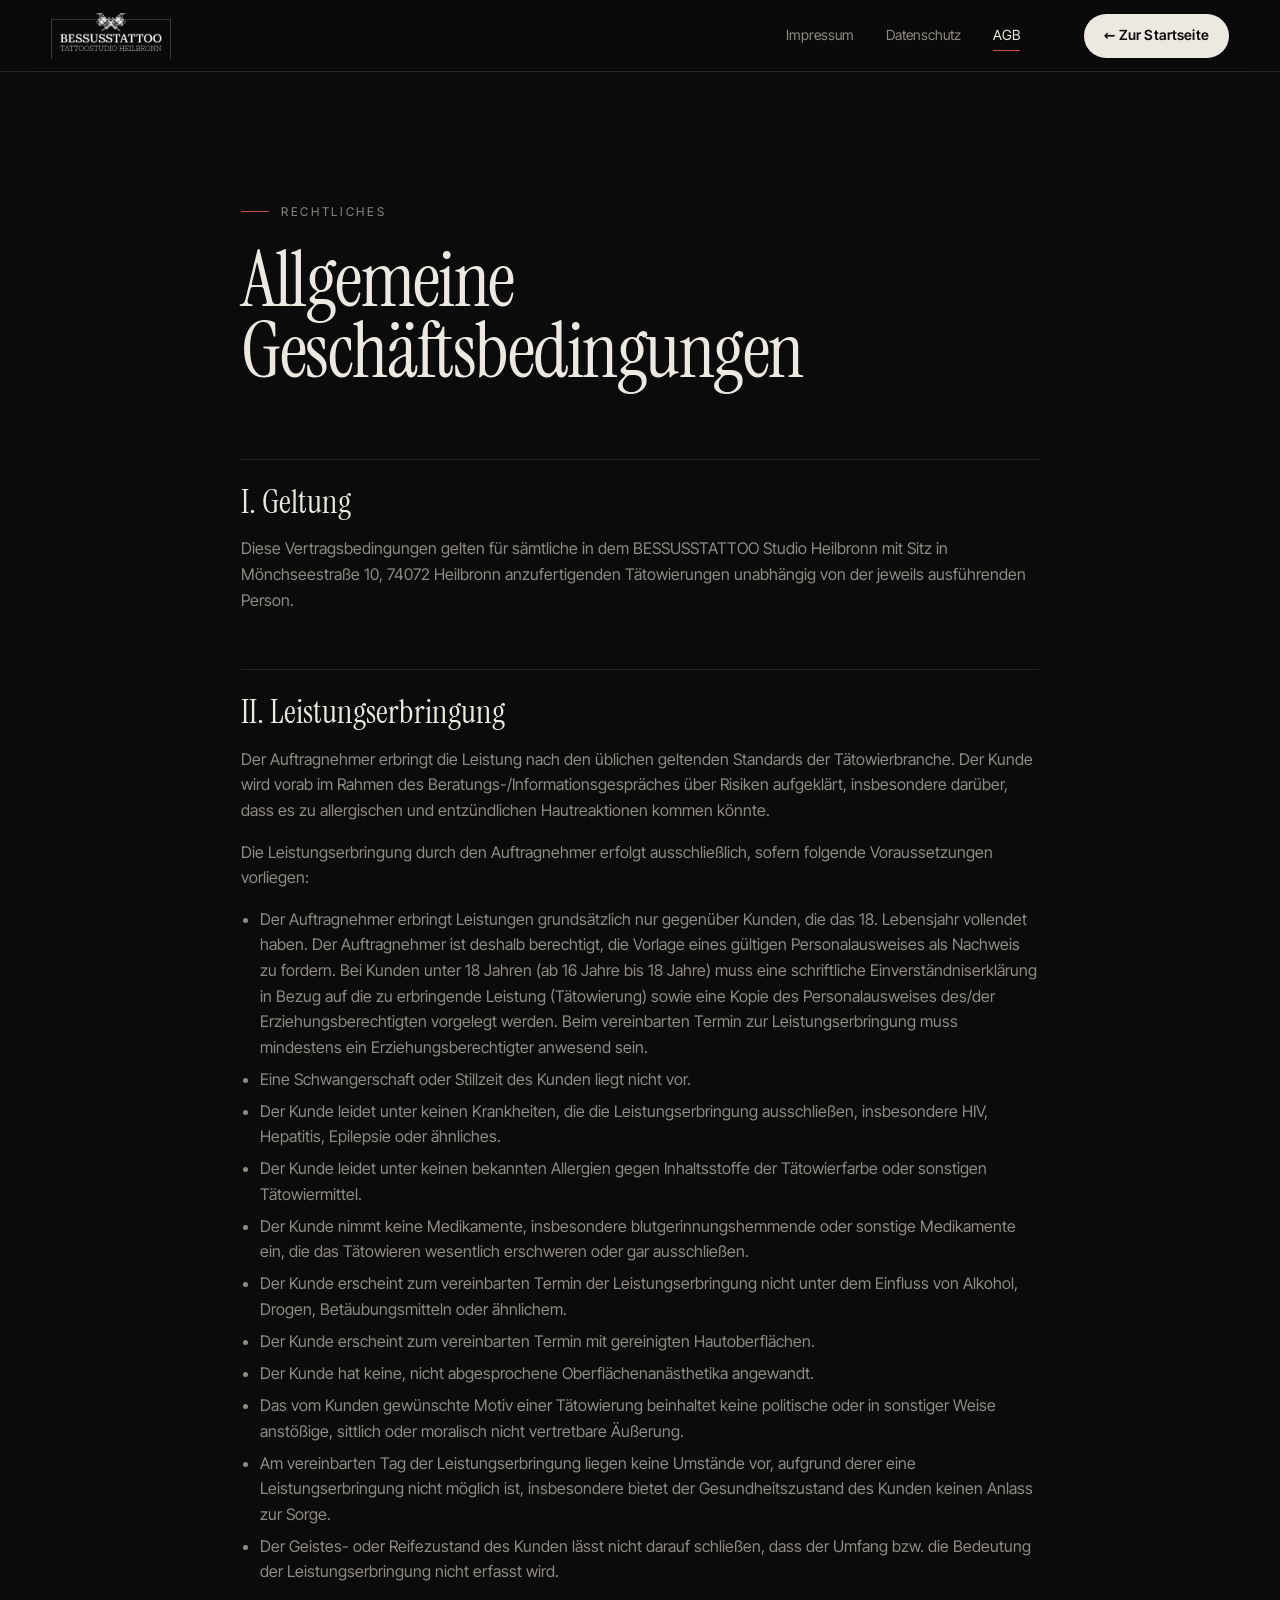
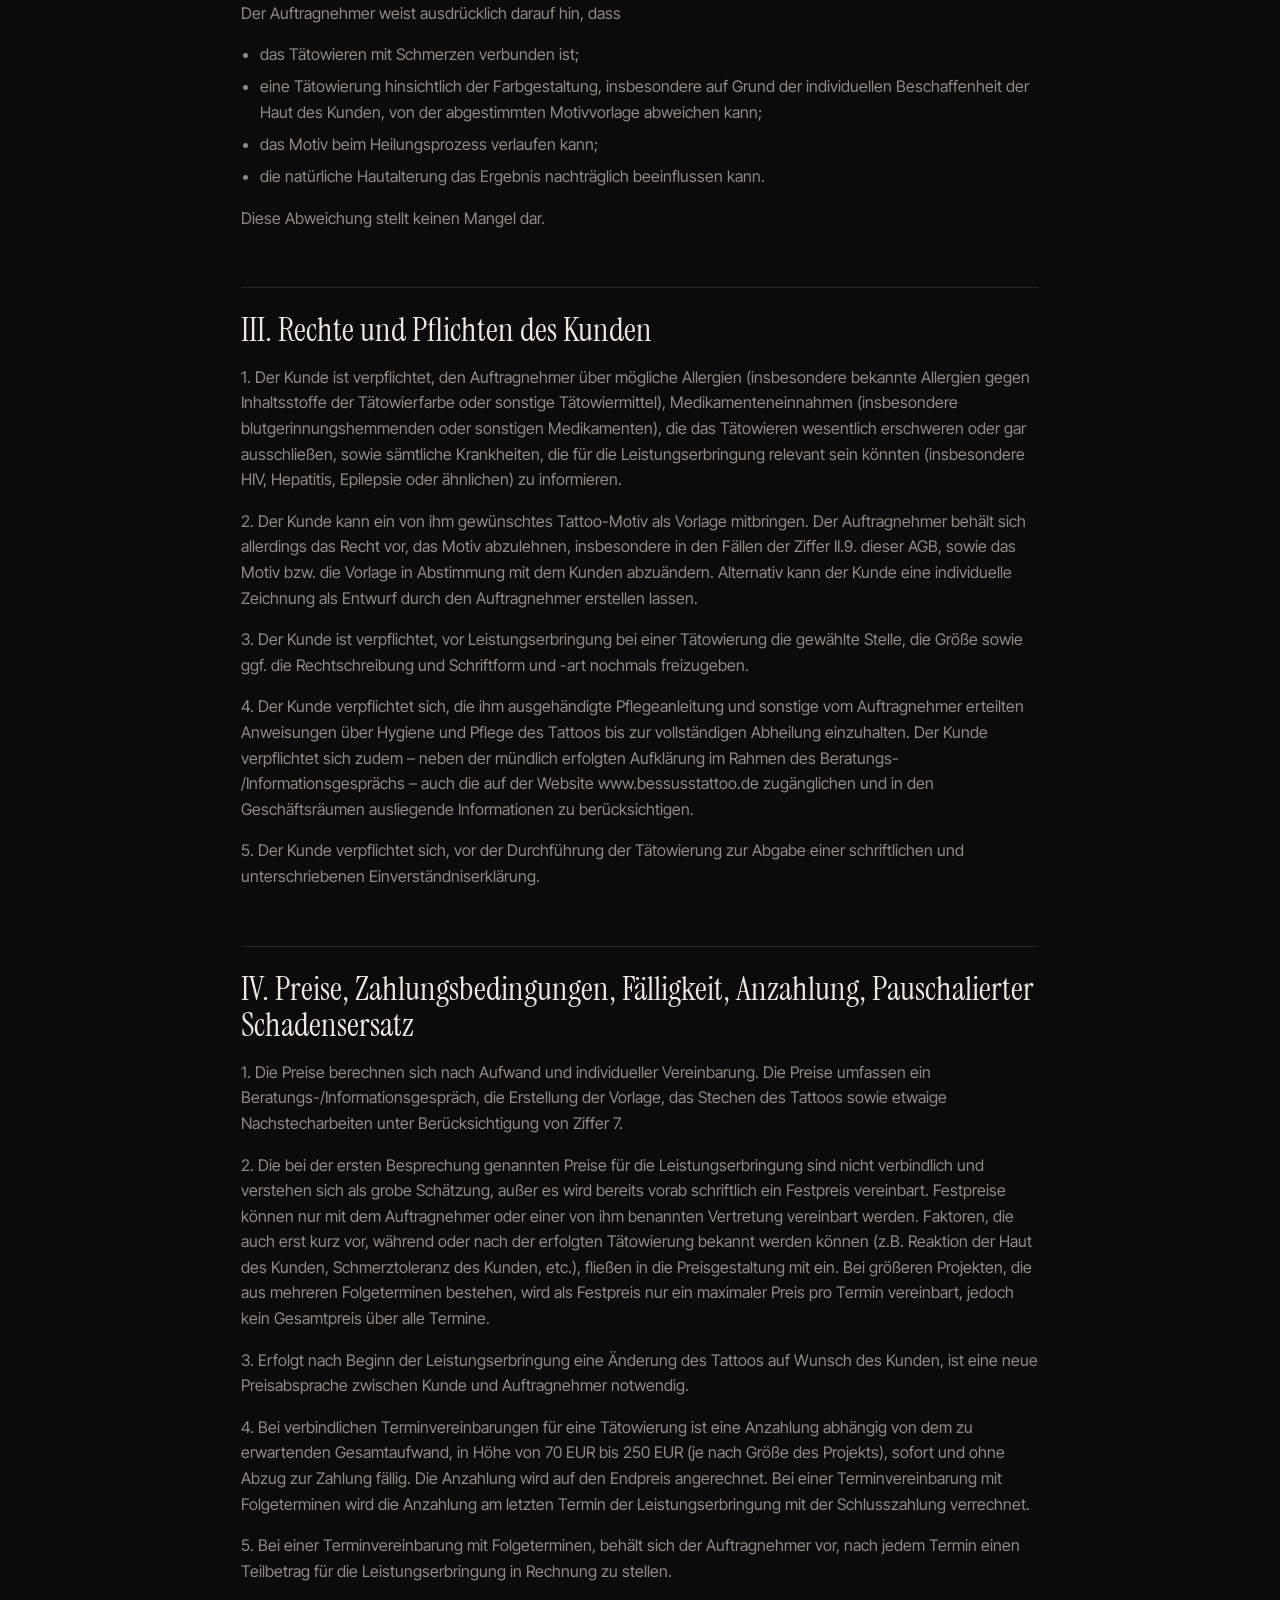
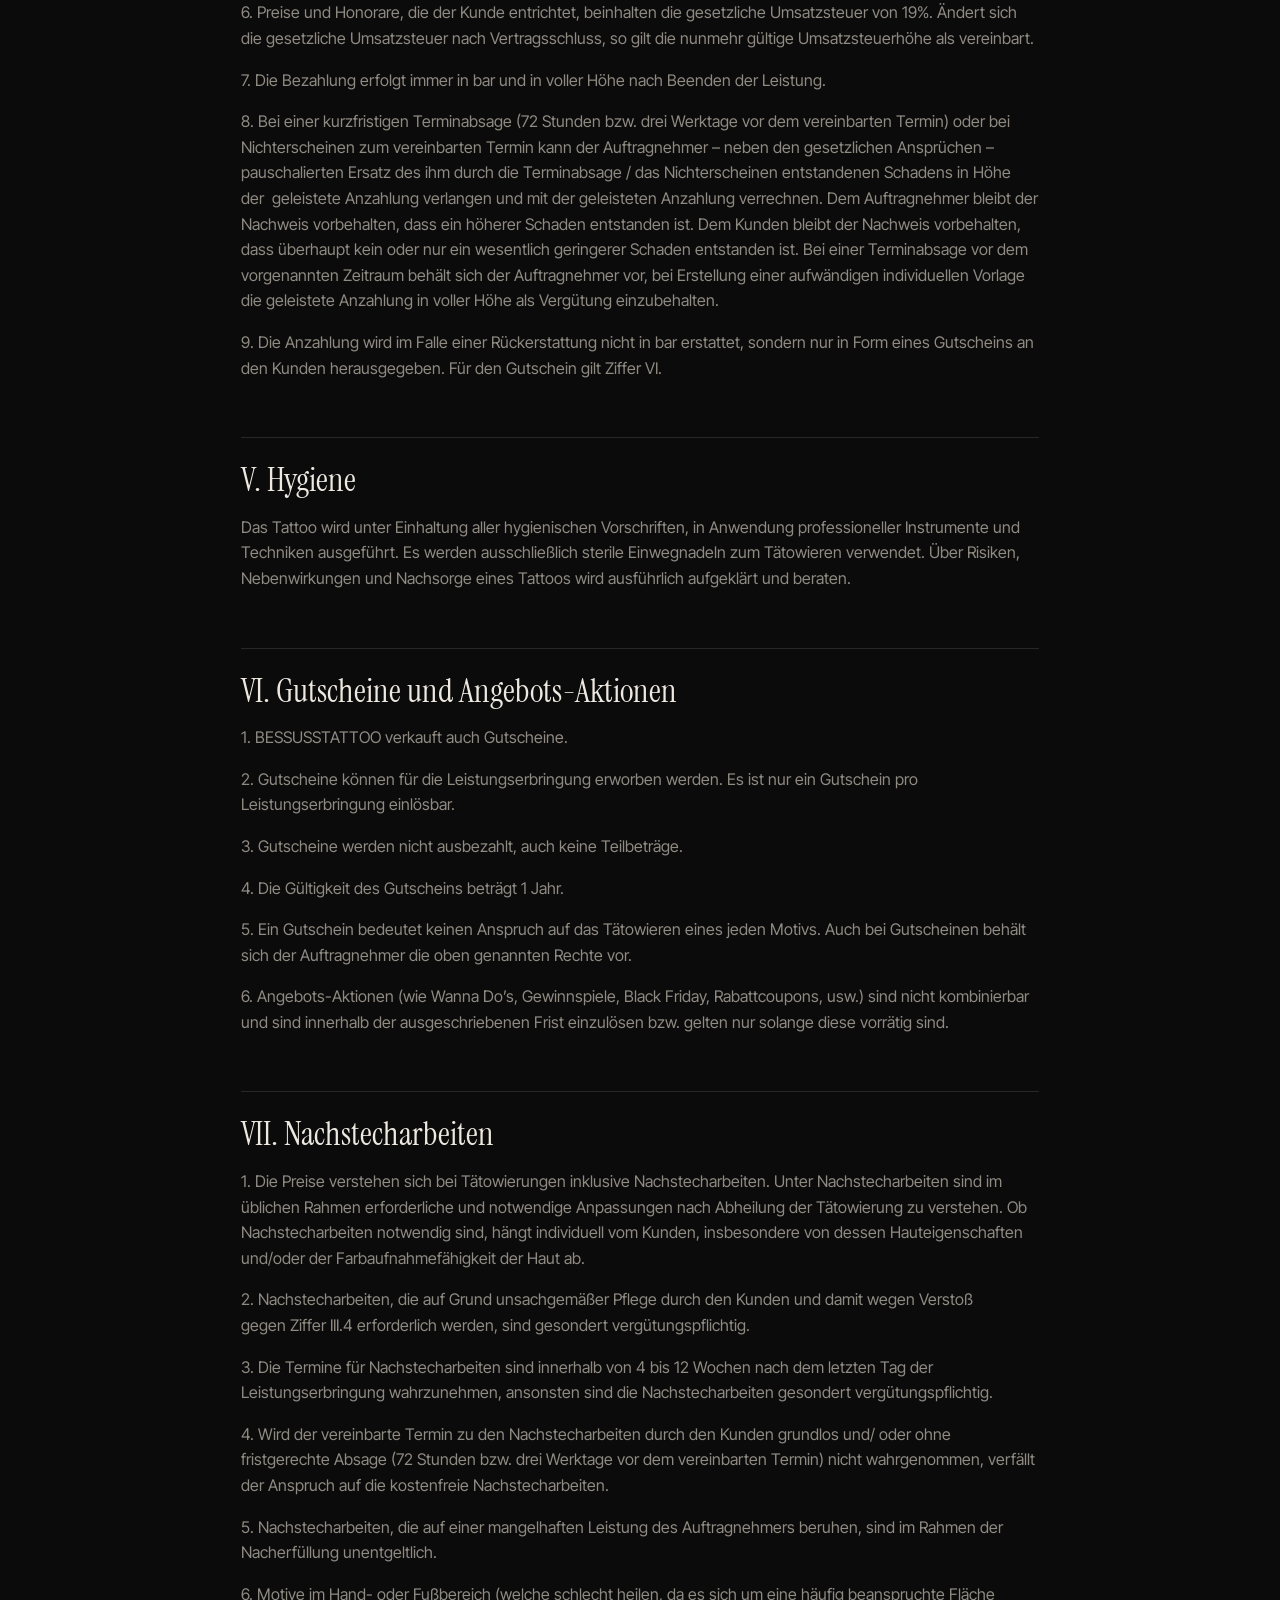
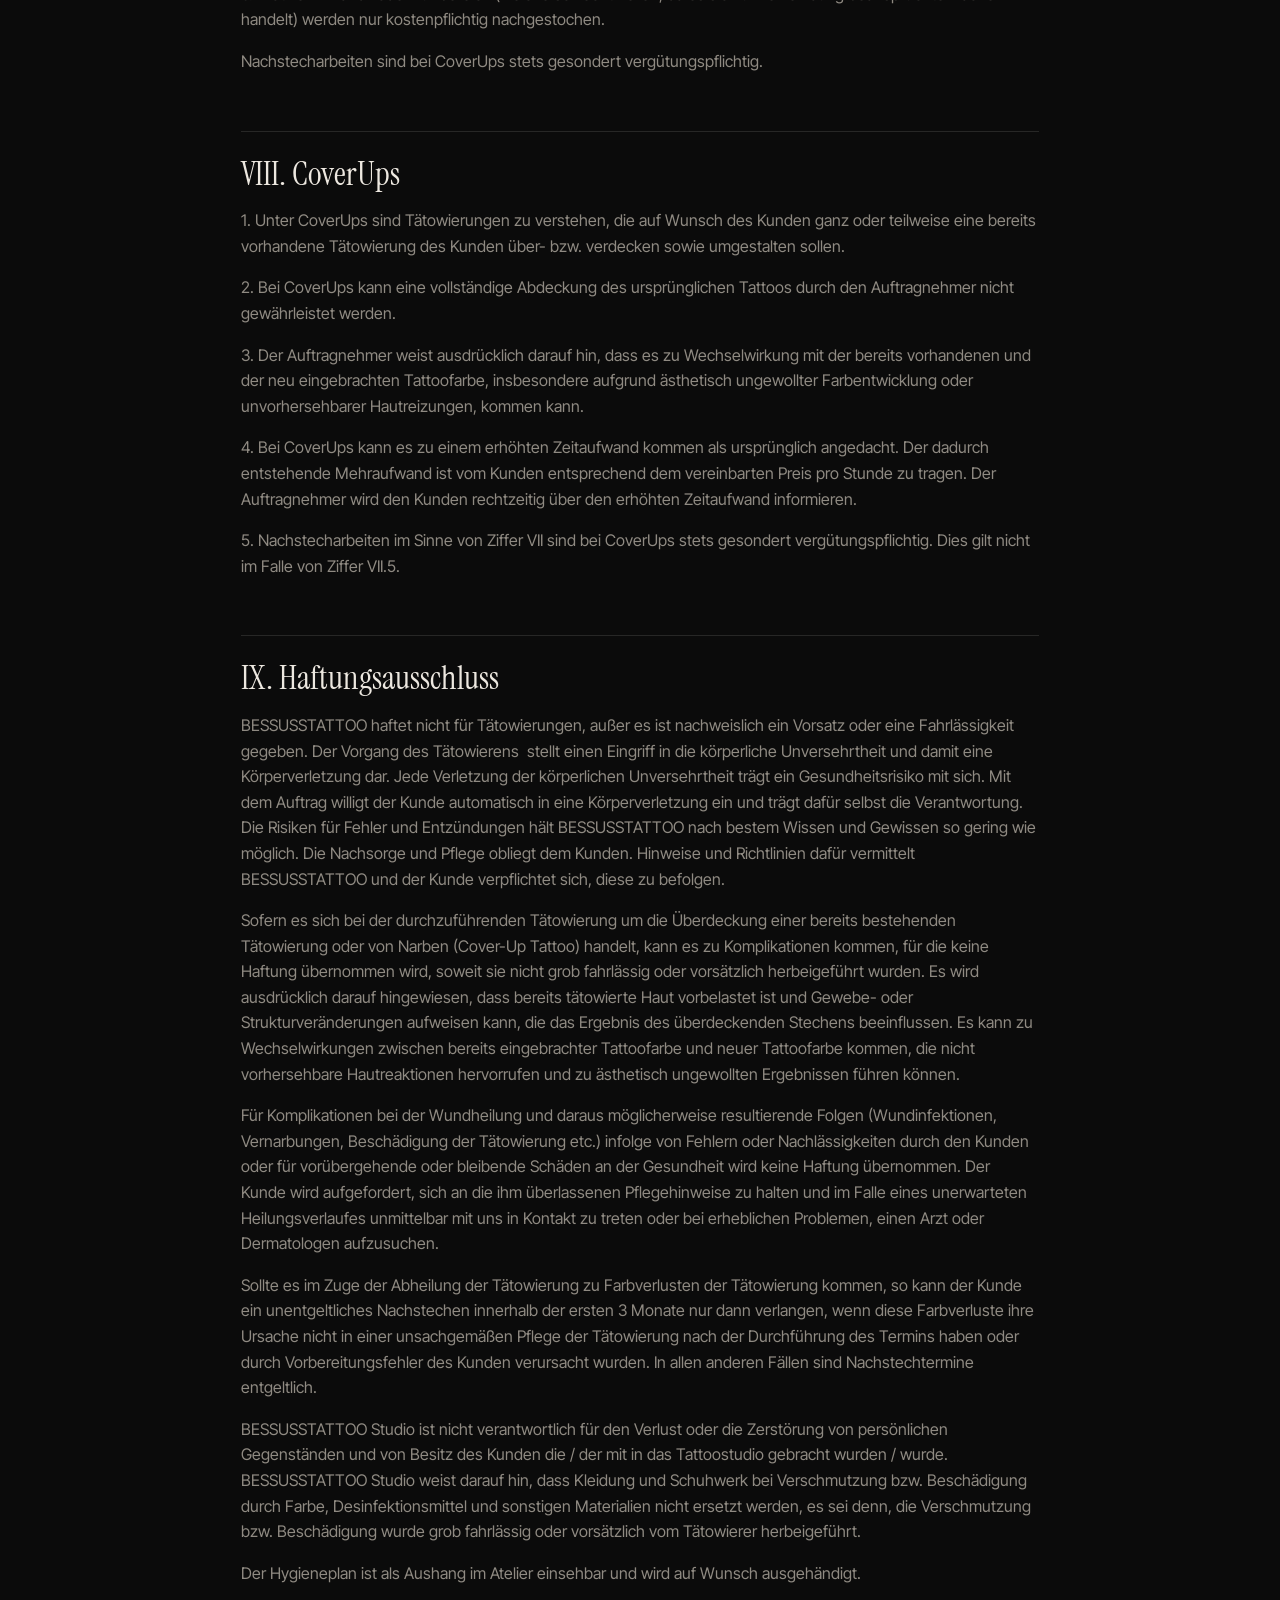
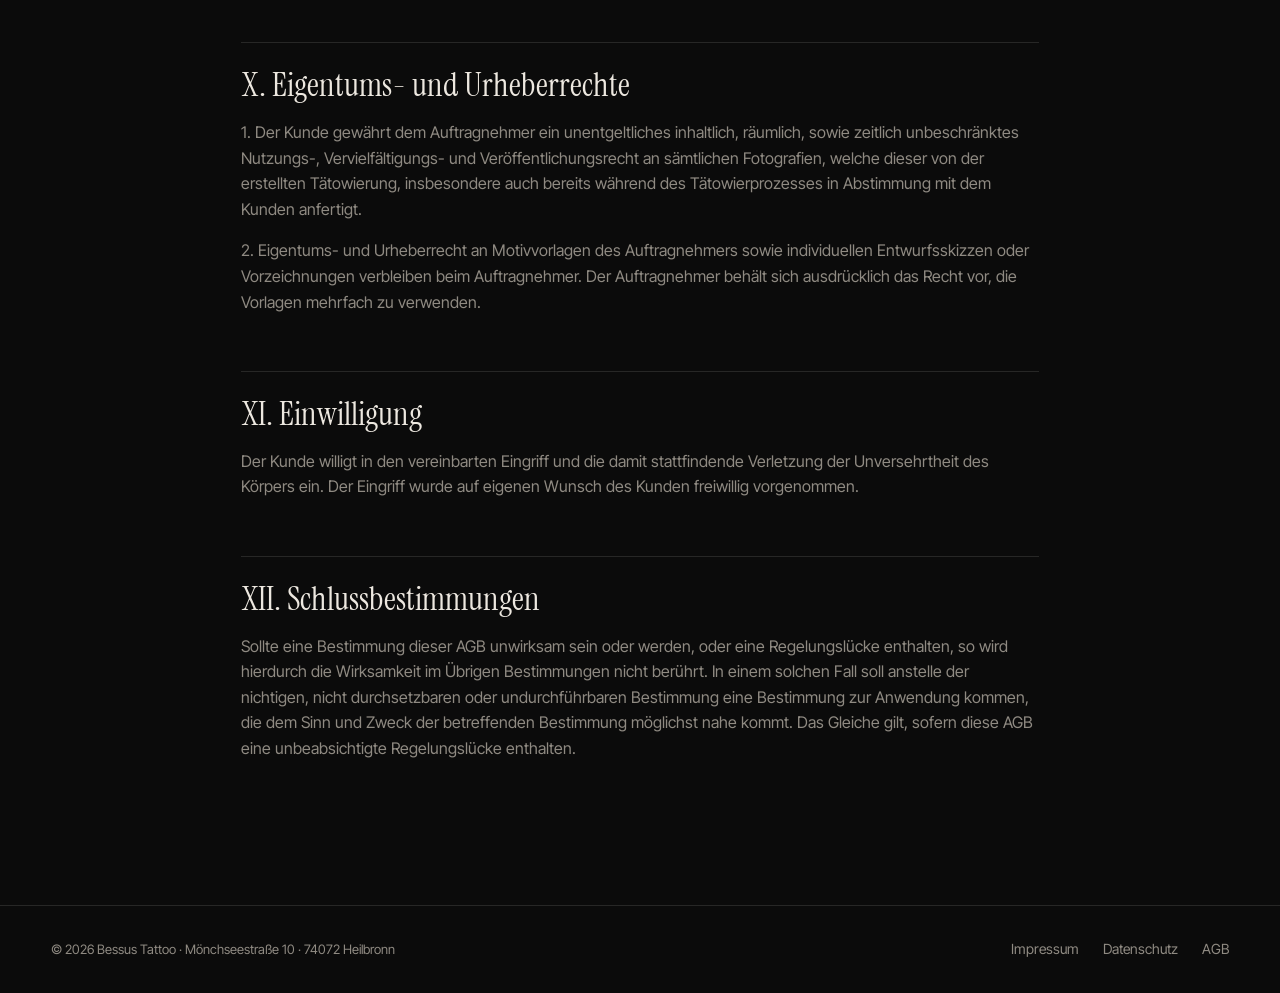
==== commit bd6700db: "Mobile Effekte, Lightbox für ausgewählte Arbeiten, größeres Logo - Ausgewählte Arbeiten öffnen per K" ====
--- a/agb.html
+++ b/agb.html
@@ -9,7 +9,7 @@
 <link rel="canonical" href="https://bessusstattoo.de/agb.html">
 <meta name="theme-color" content="#0b0b0b">
 <link rel="icon" type="image/png" href="assets/img/brand/favicon.png">
-<link rel="stylesheet" href="assets/css/style.css?v=5">
+<link rel="stylesheet" href="assets/css/style.css?v=6">
 </head>
 <body class="is-ready legal-page">
 <a class="skip" href="#main">Zum Inhalt springen</a>
--- a/assets/css/style.css
+++ b/assets/css/style.css
@@ -24,7 +24,7 @@
   --max: 1440px;
   --ease: cubic-bezier(.22, 1, .36, 1);
   --ease-in-out: cubic-bezier(.76, 0, .24, 1);
-  --header-h: 76px;
+  --header-h: 92px;
 }
 
 *, *::before, *::after { box-sizing: border-box; }
@@ -155,7 +155,10 @@
 }
 .header.is-scrolled { background: rgba(11, 11, 11, .72); backdrop-filter: blur(14px); -webkit-backdrop-filter: blur(14px); border-bottom: 1px solid var(--line); }
 .header.is-hidden { transform: translateY(-100%); }
-.header__logo img { height: 40px; width: auto; }
+.header { transition: transform .5s var(--ease), background .4s, backdrop-filter .4s, height .5s var(--ease); }
+.header.is-scrolled { height: 72px; }
+.header__logo img { height: 62px; width: auto; transition: height .5s var(--ease); }
+.header.is-scrolled .header__logo img { height: 46px; }
 .nav { display: flex; gap: 32px; margin-left: auto; font-size: 14px; }
 .nav a { position: relative; color: var(--muted); transition: color .3s; }
 .nav a::after { content: ""; position: absolute; left: 0; right: 0; bottom: -4px; height: 1px; background: var(--accent); transform: scaleX(0); transform-origin: right; transition: transform .4s var(--ease); }
@@ -254,9 +257,9 @@
 .featured__track { display: flex; gap: clamp(16px, 2.4vw, 40px); padding: 0 var(--gutter); will-change: transform; }
 .feat { flex: 0 0 auto; margin: 0; width: clamp(260px, 30vw, 460px); }
 .feat:nth-child(even) { margin-top: clamp(40px, 8vh, 120px); }
-.feat__img { overflow: hidden; aspect-ratio: 3 / 4; background: var(--bg-2); }
+.feat__img { display: block; width: 100%; padding: 0; overflow: hidden; aspect-ratio: 3 / 4; background: var(--bg-2); cursor: pointer; }
 .feat__img img { width: 100%; height: 100%; object-fit: cover; filter: grayscale(1) contrast(1.05); transform: scale(1.12); transition: filter .8s var(--ease), transform 1.2s var(--ease); }
-.feat:hover .feat__img img { filter: grayscale(0); transform: scale(1.04); }
+.feat:hover .feat__img img, .feat__img.is-lit img, .feat__img:focus-visible img { filter: grayscale(0); transform: scale(1.04); }
 .feat figcaption { display: grid; grid-template-columns: auto 1fr; gap: 4px 16px; padding-top: 16px; font-size: 14px; color: var(--muted); }
 .feat figcaption span { font-family: var(--serif); font-size: 28px; line-height: 1; color: var(--fg); grid-row: span 2; }
 .feat figcaption em { font-style: normal; font-size: 11px; letter-spacing: .2em; text-transform: uppercase; color: var(--accent-2); }
@@ -273,7 +276,7 @@
 .featured__progress i { position: absolute; inset: 0; background: var(--fg); transform-origin: left; transform: scaleX(0); }
 
 /* JS-enhanced pinned version (desktop) */
-.featured.is-pinned .featured__sticky { position: sticky; top: 0; height: 100vh; display: flex; flex-direction: column; justify-content: center; padding: var(--header-h) 0 32px; }
+.featured.is-pinned .featured__sticky { position: sticky; top: 0; height: 100vh; height: 100svh; display: flex; flex-direction: column; justify-content: center; padding: var(--header-h) 0 32px; }
 .featured.is-pinned .featured__head { margin-bottom: 4vh; width: 100%; }
 .featured.is-pinned .feat { width: auto; height: 50vh; }
 .featured.is-pinned .feat__img { height: 100%; width: auto; aspect-ratio: 3 / 4; }
@@ -323,7 +326,7 @@
 .tile.is-collapsed { display: none; }
 .tile__btn { display: block; width: 100%; overflow: hidden; background: var(--bg-2); cursor: pointer; }
 .tile img { width: 100%; filter: grayscale(1) contrast(1.05) brightness(.92); transform: scale(1.01); transition: filter .7s var(--ease), transform 1s var(--ease); }
-.tile__btn:hover img, .tile__btn:focus-visible img { filter: grayscale(0) contrast(1) brightness(1); transform: scale(1.05); }
+.tile__btn:hover img, .tile__btn:focus-visible img, .tile__btn.is-lit img { filter: grayscale(0) contrast(1) brightness(1); transform: scale(1.05); }
 .tile figcaption {
   position: absolute; left: 12px; bottom: 12px; pointer-events: none;
   font-size: 11px; letter-spacing: .18em; text-transform: uppercase; padding: 6px 10px; border-radius: 999px;
@@ -535,7 +538,10 @@
   .hero__scroll { display: flex; }
 }
 @media (max-width: 1024px) {
-  :root { --header-h: 68px; }
+  :root { --header-h: 72px; }
+  .header__logo img { height: 50px; }
+  .header.is-scrolled { height: 64px; }
+  .header.is-scrolled .header__logo img { height: 40px; }
   .nav, .header__cta { display: none; }
   .burger { display: block; }
   .hero { grid-template-columns: 1fr; align-items: start; padding-top: calc(var(--header-h) + 24px); }
@@ -551,6 +557,9 @@
   .stile__desc { grid-column: 2 / 4; grid-row: 2; font-size: 15px; }
   .stile__arrow { grid-column: 3; grid-row: 1; }
   .stile__float { display: none; }
+  .featured.is-pinned .feat { height: 46svh; }
+  .featured.is-pinned .feat figcaption { font-size: 12px; }
+  .featured.is-pinned .feat figcaption span { font-size: 22px; }
   .about__grid, .faq__grid, .booking__grid, .prices__grid { grid-template-columns: 1fr; }
   .about__media, .faq__grid > div:first-child { position: relative; top: 0; }
   .about__media { max-width: 560px; }
@@ -608,3 +617,20 @@
   .legal-page .nav { display: none; }
   .legal-page .header__back { display: inline-flex; margin-left: auto; }
 }
+
+/* ---------- Touch: stile thumbnails ---------- */
+.stile__thumb { display: none; }
+@media (hover: none), (pointer: coarse) {
+  .stile__item a { grid-template-columns: 40px minmax(0, 1fr) 84px; }
+  .stile__arrow { display: none; }
+  .stile__desc { grid-column: 2 / 3; }
+  .stile__thumb {
+    display: block; grid-column: 3; grid-row: 1 / 3; align-self: center;
+    width: 84px; aspect-ratio: 3 / 4; overflow: hidden; transform: rotate(-4deg) scale(.85);
+    clip-path: inset(100% 0 0 0); transition: clip-path .9s var(--ease-in-out), transform .9s var(--ease);
+  }
+  .stile__thumb img { width: 100%; height: 100%; object-fit: cover; }
+  .stile__item.is-lit .stile__thumb { clip-path: inset(0 0 0 0); transform: rotate(-4deg) scale(1); }
+  .stile__item.is-lit .stile__name { font-style: italic; color: var(--accent-2); }
+  .stile__name { transition: color .5s, font-style .5s; }
+}
